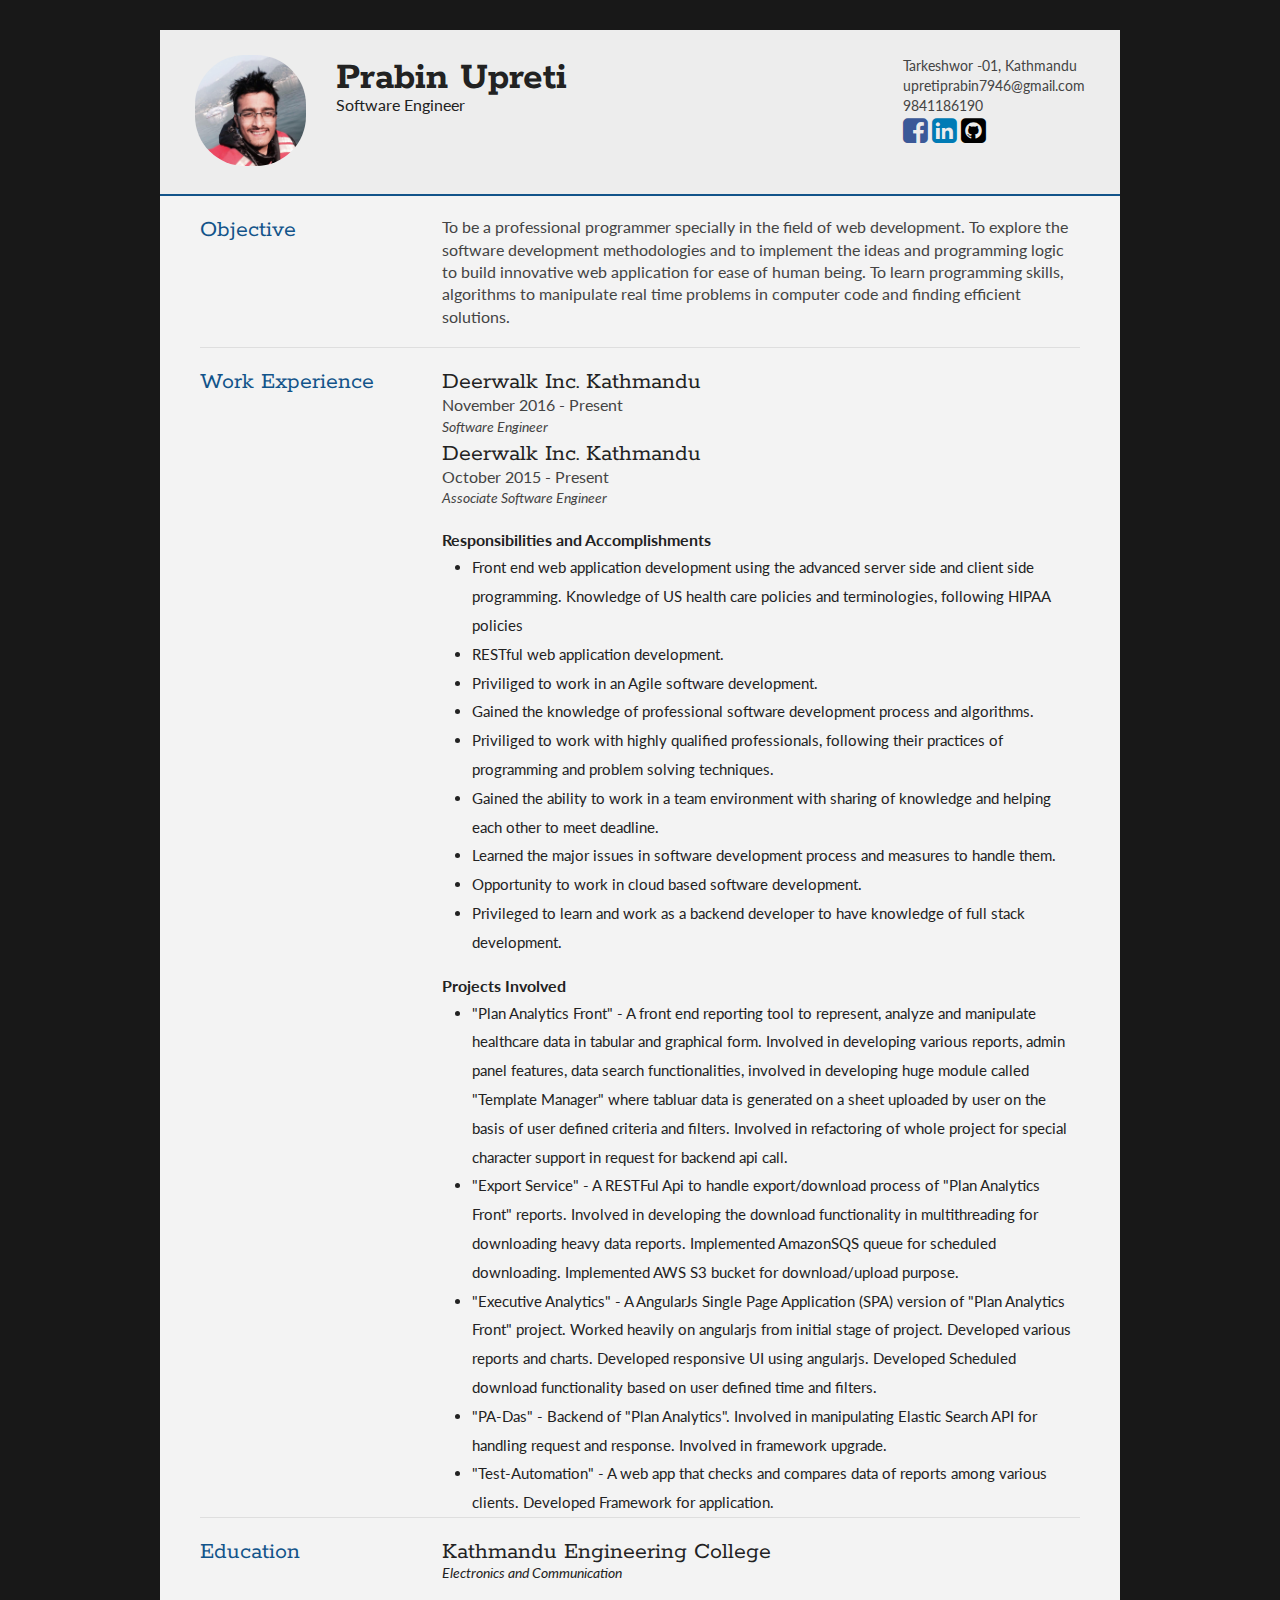
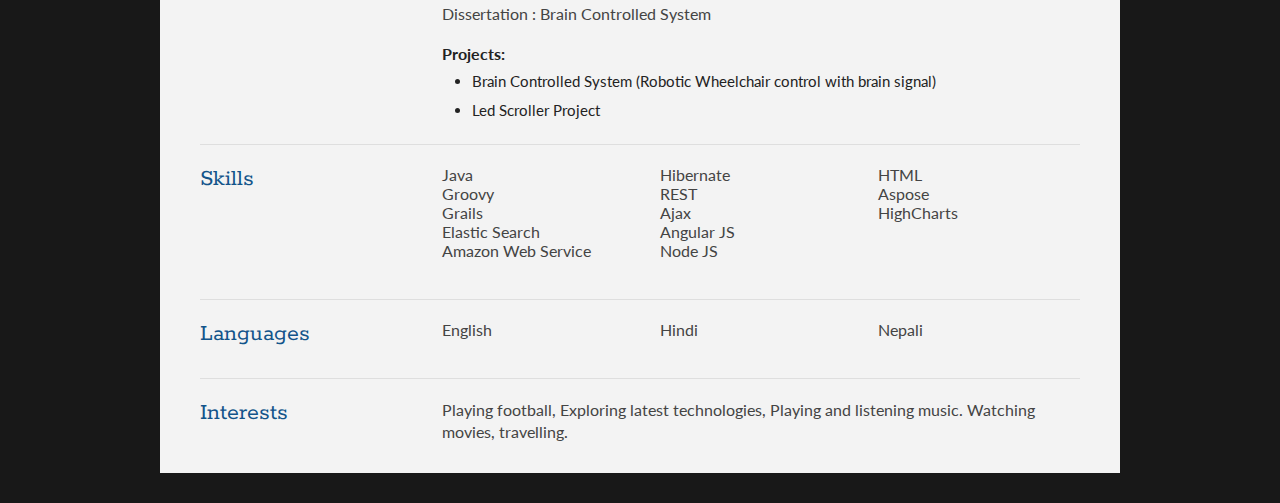
==== index.html @ 45b149aa "Update index.html" ====
<!DOCTYPE html>
<html>

<head>
	<title>Prabin Upreti</title>

	<meta name="viewport" content="width=device-width" />
	<meta name="description" content="The Curriculum Vitae of Joe Bloggs." />
	<meta charset="UTF-8">

	<link type="text/css" rel="stylesheet" href="style.css">
	<link href='http://fonts.googleapis.com/css?family=Rokkitt:400,700|Lato:400,300' rel='stylesheet' type='text/css'>
	<link href='https://maxcdn.bootstrapcdn.com/font-awesome/4.7.0/css/font-awesome.min.css' rel='stylesheet' type='text/css'>
	<link rel="icon" type="image/png" sizes="16x16" href="favicon-16x16.png">
	<!--[if lt IE 9]>
	<script src="//html5shiv.googlecode.com/svn/trunk/html5.js"></script>
	<![endif]-->
</head>

<body id="top">
	<div id="cv" class="instaFade">
		<div class="mainDetails">
			<div id="headshot" class="quickFade">
				<img src="pp.jpg" alt="Alan Smith" />
			</div>

			<div id="name">
				<h1 class="quickFade delayTwo">Prabin Upreti</h1>
				<h3 class="quickFade delayThree">Software Engineer</h3>
			</div>

			<div id="contactDetails" class="quickFade delayFour">
				<ul>
					<li>
						<!--Thanapati-08, Nuwakot , -->Tarkeshwor -01, Kathmandu</li>
					<li><a href="mailto:upretiprabin7946@gmail.com" target="_blank">upretiprabin7946@gmail.com</a></li>
					<li>9841186190</li>
					<li>
						<a href="https://www.facebook.com/prabin.upreti.73" target="_blank">
                    	<i class="fa fa-facebook-square fa-2x" aria-hidden="true" style="color: #3b5998"></i>
                		</a>
						<a href="https://www.linkedin.com/in/prabin-upreti-jvm7/" target="_blank">
                    	<i class="fa fa-linkedin-square fa-2x" aria-hidden="true" style="color: #007bb5"></i>
                		</a>
						<a href="https://github.com/upretiprabin/" target="_blank">
                    	<i class="fa fa-github-square fa-2x" aria-hidden="true" style="color: #000000"></i>
                		</a>
					</li>
				</ul>
			</div>
			<div class="clear"></div>

		</div>

		<div id="mainArea" class="quickFade delayFive">
			<section>
				<article>
					<div class="sectionTitle">
						<h1 class="blueColor">Objective</h1>
					</div>

					<div class="sectionContent">
						<p>To be a professional programmer specially in the field of web development. To explore the software development methodologies
							and to implement the ideas and programming logic to build innovative web application for ease of human being. To learn
							programming skills, algorithms to manipulate real time problems in computer code and finding efficient solutions.
						</p>
						</br>

					</div>

				</article>
				<div class="clear"></div>
			</section>


			<section>
				<div class="sectionTitle">
					<h1 class="blueColor">Work Experience</h1>
				</div>

				<div class="sectionContent">
					<article>
						<h2>Deerwalk Inc. Kathmandu</h2>
						<p>November 2016 - Present</p>
						<p class="subDetails">Software Engineer</p>
					</article>
					<article>
						<h2>Deerwalk Inc. Kathmandu</h2>
						<p>October 2015 - Present</p>
						<p class="subDetails">Associate Software Engineer</p>
					</article>
					<br>

					<article>
						<h3 style="font-weight: bold;">Responsibilities and Accomplishments</h3>
						<div class="response">
							<div class="padL30T4">
								<ul>
									<li>Front end web application development using the advanced server side and client side programming. Knowledge of US
										health care policies and terminologies, following HIPAA policies
									</li>
									<li> RESTful web application development.
									</li>
									<li>
										Priviliged to work in an Agile software development.
									</li>
									<li>
										Gained the knowledge of professional software development process and algorithms.
									</li>
									<li>
										Priviliged to work with highly qualified professionals, following their practices of programming and problem solving techniques.
									</li>
									<li>
										Gained the ability to work in a team environment with sharing of knowledge and helping each other to meet deadline.
									</li>
									<li>
										Learned the major issues in software development process and measures to handle them.
									</li>
									<li> 
										Opportunity to work in cloud based software development.	
									</li>
									<li> 
										Privileged to learn and work as a backend developer to have knowledge of full stack
										development.
									</li>
								</ul>
							</div>
						</div>
					</article>

					</br>
				<article>
						<h3 style="font-weight: bold;">Projects Involved</h3>
						<div class="response">
							<div class="padL30T4">
								<ul>
									<li>"Plan Analytics Front" - A front end reporting tool to represent, analyze and manipulate healthcare data in tabular and graphical form.
                                      Involved in developing various reports, admin panel features, data search functionalities, involved in developing huge module called "Template Manager" where tabluar data is generated on a sheet uploaded by user on the basis of user defined criteria and filters.
										Involved in refactoring of whole project for special character support in request for backend api call.
										
									</li>
                                  <li> "Export Service" - A RESTFul Api to handle export/download process of "Plan Analytics Front" reports.
                                  	Involved in developing the download functionality in multithreading for downloading heavy data reports.
					Implemented AmazonSQS queue for scheduled downloading. Implemented AWS S3 bucket for download/upload purpose.
				
									</li>
				<li>"Executive Analytics" - A AngularJs Single Page Application (SPA) version of "Plan Analytics Front" project. Worked heavily on angularjs from initial stage of project.
				Developed various reports and charts. Developed responsive UI using angularjs. Developed Scheduled download functionality based on user defined time and filters.
									</li>
									<li>"PA-Das" - Backend of "Plan Analytics". Involved in manipulating Elastic Search API for handling request and response. Involved in framework upgrade.</li>					
                              
								<li>"Test-Automation" - A web app that checks and compares data of reports among various clients. Developed Framework for application.</li>
									
								</ul>
                          </div>
  </div>
</article>



				</div>
				<div class="clear"></div>
			</section>




			<section>
				<div class="sectionTitle">
					<h1 class="blueColor">Education</h1>
				</div>

				<div class="sectionContent">
					<article>
						<h2>Kathmandu Engineering College</h2>
						<h4 class="subDetails"><em>Electronics and Communication</em></h4>
						<br>
						<p>
							Dissertation : Brain Controlled System
						</p>
						<br>
						<h3 style="font-weight: bold;"> Projects: </h3>
						<div class="response">
							<div class="padL30T4">
								<ul>
									<li>
										Brain Controlled System (Robotic Wheelchair control with brain signal)
									</li>
									<li>
										Led Scroller Project
									</li>

								</ul>
							</div>
						</div>
					</article>

				</div>
				<div class="clear"></div>
				<br>
			</section>

			<section>
				<div class="sectionTitle">
					<h1 class="blueColor"> Skills</h1>
				</div>

				<div class="sectionContent">
					<ul class="keySkills">
						<li>Java</li>
						<li>Groovy</li>
						<li>Grails</li>
						<li>Elastic Search</li>
						<li>Amazon Web Service</li>
						<li>Hibernate</li>
						<li>REST</li>
						<li>Ajax</li>
						<li>Angular JS</li>
						<li>Node JS</li>
						<li>HTML</li>
						<li>Aspose</li>
						<li>HighCharts</li>
					</ul>
				</div>
				<div class="clear"></div>
				<br>
			</section>

			<section>
				<div class="sectionTitle">
					<h1 class="blueColor"> Languages</h1>
				</div>

				<div class="sectionContent">
					<ul class="keySkills">
						<li>English</li>
						<li>Hindi</li>
						<li>Nepali</li>
					</ul>
				</div>
				<div class="clear"></div>
				<br>
			</section>

			<section>
				<div class="sectionTitle">
					<h1 class="blueColor">Interests</h1>
				</div>

				<div class="sectionContent">

					<p>Playing football, Exploring latest technologies, Playing and listening music. Watching movies, travelling. </p>
				</div>
				<div class="clear"></div>
				<br>
			</section>


		</div>
	</div>
	<script type="text/javascript">
		var gaJsHost = (("https:" == document.location.protocol) ? "https://ssl." : "http://www.");
		document.write(unescape("%3Cscript src='" + gaJsHost + "google-analytics.com/ga.js' type='text/javascript'%3E%3C/script%3E"));
	</script>
	<script type="text/javascript">
		var pageTracker = _gat._getTracker("UA-3753241-1");
		pageTracker._initData();
		pageTracker._trackPageview();
	</script>
</body>

</html>
---- style.css ----
html,body,div,span,object,iframe,h1,h2,h3,h4,h5,h6,p,blockquote,pre,abbr,address,cite,code,del,dfn,em,img,ins,kbd,q,samp,small,strong,sub,sup,var,b,i,dl,dt,dd,ol,ul,li,fieldset,form,label,legend,table,caption,tbody,tfoot,thead,tr,th,td,article,aside,canvas,details,figcaption,figure,footer,header,hgroup,menu,nav,section,summary,time,mark,audio,video {
border:0;
font:inherit;
font-size:100%;
margin:0;
padding:0;
vertical-align:baseline;
}

article,aside,details,figcaption,figure,footer,header,hgroup,menu,nav,section {
display:block;
}

html, body {background: #181818; font-family: 'Lato', helvetica, arial, sans-serif; font-size: 16px; color: #222;}

.clear {clear: both;}

p {
	font-size: 1em;
	line-height: 1.4em;
	color: #444;
}

a a:hover {
	cursor: pointer;
}

#cv {
	width: 90%;
	max-width: 75%;
	background: #f3f3f3;
	margin: 30px auto;
}

.mainDetails {
	padding: 25px 35px;
	border-bottom: 2px solid #12548a;
	background: #ededed;
}

#name h1 {
	font-size: 2.5em;
	font-weight: 700;
	font-family: 'Rokkitt', Helvetica, Arial, sans-serif;
	margin-bottom: -6px;
}

#name h2 {
	font-size: 2em;
	margin-left: 2px;
	font-family: 'Rokkitt', Helvetica, Arial, sans-serif;
}

#mainArea {
	padding: 0 40px;
}

#headshot {
	width: 12.5%;
	float: left;
	margin-right: 30px;
}

#headshot img {
	width: 100%;
	height: auto;
	-webkit-border-radius: 50px;
	border-radius: 50px;
}

#name {
	float: left;
}

#contactDetails {
	float: right;
}

#contactDetails ul {
	list-style-type: none;
	font-size: 0.9em;
	margin-top: 2px;
}

#contactDetails ul li {
	margin-bottom: 3px;
	color: #444;
}

#contactDetails ul li a, a[href^=tel] {
	color: #444; 
	text-decoration: none;
	-webkit-transition: all .3s ease-in;
	-moz-transition: all .3s ease-in;
	-o-transition: all .3s ease-in;
	-ms-transition: all .3s ease-in;
	transition: all .3s ease-in;
}

#contactDetails ul li a:hover { 
	color: #cf8a05;
}


section {
	border-top: 1px solid #dedede;
	padding: 20px 0 0;
}

section:first-child {
	border-top: 0;
}

section:last-child {
	padding: 20px 0 10px;
}

.sectionTitle {
	float: left;
	width: 25%;
}

.sectionContent {
	float: right;
	width: 72.5%;
}

.sectionTitle h1 {
	font-family: 'Rokkitt', Helvetica, Arial, sans-serif;
	font-size: 1.5em;
	color: #cf8a05;
}

.sectionContent h2 {
	font-family: 'Rokkitt', Helvetica, Arial, sans-serif;
	font-size: 1.5em;
	margin-bottom: -2px;
}

.subDetails {
	font-size: 0.9em;
	font-style: italic;
	margin-bottom: 3px;
}

.keySkills {
	list-style-type: none;
	-moz-column-count:3;
	-webkit-column-count:3;
	column-count:3;
	margin-bottom: 20px;
	font-size: 1em;
	color: #444;
}

.keySkills ul li {
	margin-bottom: 3px;
}

@media all and (min-width: 602px) and (max-width: 800px) {
	#headshot {
		display: none;
	}
	
	.keySkills {
	-moz-column-count:2;
	-webkit-column-count:2;
	column-count:2;
	}
}

@media all and (max-width: 601px) {
	#cv {
		width: 95%;
		margin: 10px auto;
		min-width: 280px;
	}
	
	#headshot {
		display: none;
	}
	
	#name, #contactDetails {
		float: none;
		width: 100%;
		text-align: center;
	}
	
	.sectionTitle, .sectionContent {
		float: none;
		width: 100%;
	}
	
	.sectionTitle {
		margin-left: -2px;
		font-size: 1.25em;
	}
	
	.keySkills {
		-moz-column-count:2;
		-webkit-column-count:2;
		column-count:2;
	}
}

@media all and (max-width: 480px) {
	.mainDetails {
		padding: 15px 15px;
	}
	
	section {
		padding: 15px 0 0;
	}
	
	#mainArea {
		padding: 0 25px;
	}

	
	.keySkills {
	-moz-column-count:1;
	-webkit-column-count:1;
	column-count:1;
	}
	
	#name h1 {
		line-height: .8em;
		margin-bottom: 4px;
	}
}

/*@media print {
    #cv {
        width: 100%;
    }
}

@-webkit-keyframes reset {
	0% {
		opacity: 0;
	}
	100% {
		opacity: 0;
	}
}

@-webkit-keyframes fade-in {
	0% {
		opacity: 0;
	}
	40% {
		opacity: 0;
	}
	100% {
		opacity: 1;
	}
}

@-moz-keyframes reset {
	0% {
		opacity: 0;
	}
	100% {
		opacity: 0;
	}
}

@-moz-keyframes fade-in {
	0% {
		opacity: 0;
	}
	40% {
		opacity: 0;
	}
	100% {
		opacity: 1;
	}
}

@keyframes reset {
	0% {
		opacity: 0;
	}
	100% {
		opacity: 0;
	}
}

@keyframes fade-in {
	0% {
		opacity: 0;
	}
	40% {
		opacity: 0;
	}
	100% {
		opacity: 1;
	}
}

.instaFade {
    -webkit-animation-name: reset, fade-in;
    -webkit-animation-duration: 1.5s;
    -webkit-animation-timing-function: ease-in;
	
	-moz-animation-name: reset, fade-in;
    -moz-animation-duration: 1.5s;
    -moz-animation-timing-function: ease-in;
	
	animation-name: reset, fade-in;
    animation-duration: 1.5s;
    animation-timing-function: ease-in;
}

.quickFade {
    -webkit-animation-name: reset, fade-in;
    -webkit-animation-duration: 2.5s;
    -webkit-animation-timing-function: ease-in;
	
	-moz-animation-name: reset, fade-in;
    -moz-animation-duration: 2.5s;
    -moz-animation-timing-function: ease-in;
	
	animation-name: reset, fade-in;
    animation-duration: 2.5s;
    animation-timing-function: ease-in;
}
 
.delayOne {
	-webkit-animation-delay: 0, .5s;
	-moz-animation-delay: 0, .5s;
	animation-delay: 0, .5s;
}

.delayTwo {
	-webkit-animation-delay: 0, 1s;
	-moz-animation-delay: 0, 1s;
	animation-delay: 0, 1s;
}

.delayThree {
	-webkit-animation-delay: 0, 1.5s;
	-moz-animation-delay: 0, 1.5s;
	animation-delay: 0, 1.5s;
}

.delayFour {
	-webkit-animation-delay: 0, 2s;
	-moz-animation-delay: 0, 2s;
	animation-delay: 0, 2s;
}

.delayFive {
	-webkit-animation-delay: 0, 2.5s;
	-moz-animation-delay: 0, 2.5s;
	animation-delay: 0, 2.5s;
}*/
.blueColor{
	color:#12548a !important;
}
.padL30T4{
	padding-left: 30px;
	padding-top:4px;
	font-size:15px;
}
.response{
	line-height: 1.8em;
}
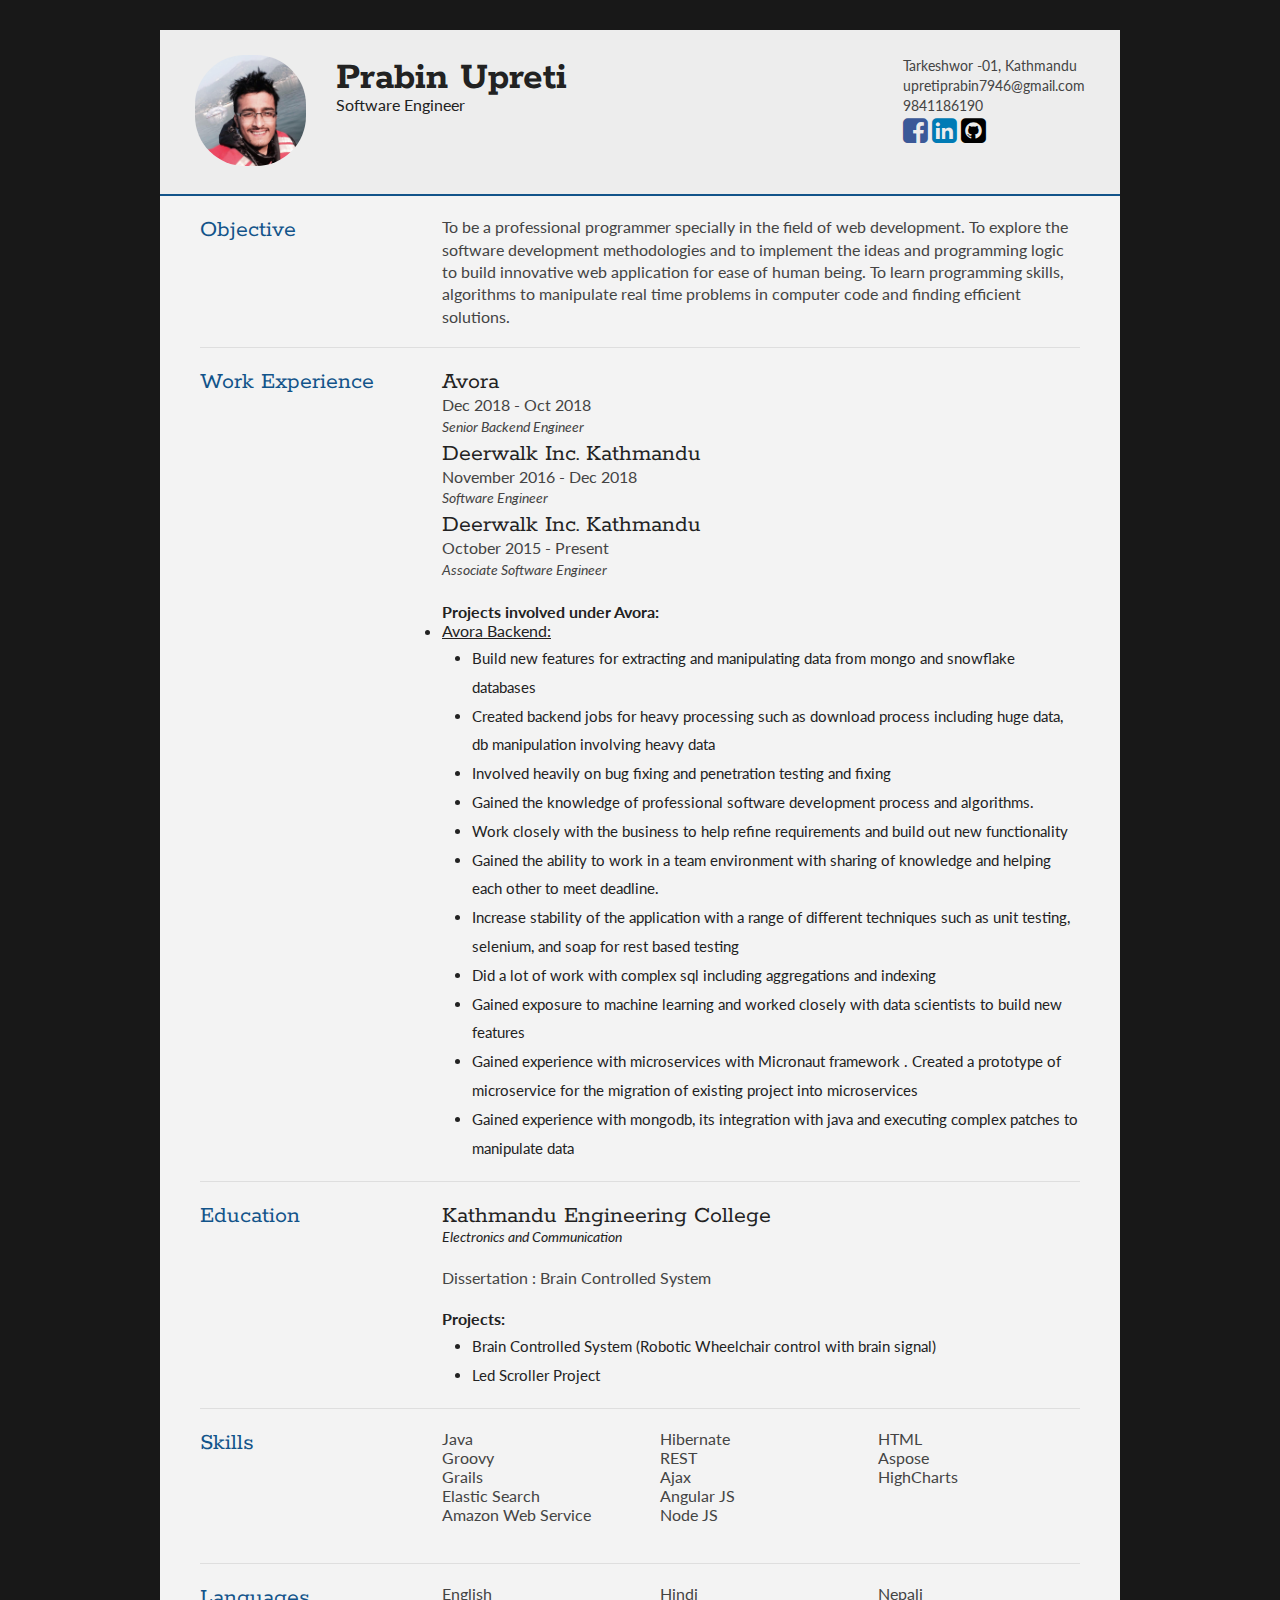
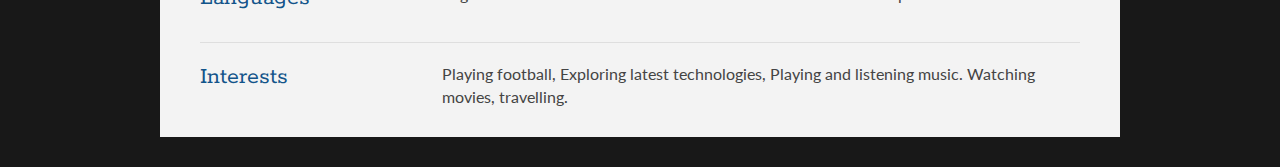
==== commit 0cf99e0f: "update resume" ====
--- a/index.html
+++ b/index.html
@@ -80,8 +80,13 @@
 
 				<div class="sectionContent">
 					<article>
+						<h2>Avora</h2>
+						<p>Dec 2018 - Oct 2018</p>
+						<p class="subDetails">Senior Backend Engineer</p>
+					</article>
+					<article>
 						<h2>Deerwalk Inc. Kathmandu</h2>
-						<p>November 2016 - Present</p>
+						<p>November 2016 - Dec 2018</p>
 						<p class="subDetails">Software Engineer</p>
 					</article>
 					<article>
@@ -92,36 +97,42 @@
 					<br>
 
 					<article>
-						<h3 style="font-weight: bold;">Responsibilities and Accomplishments</h3>
+						<h3 style="font-weight: bold;">Projects involved under Avora:</h3>
+						<ul><li> <u><h4>Avora Backend:</h4></u></li></ul>
 						<div class="response">
 							<div class="padL30T4">
 								<ul>
-									<li>Front end web application development using the advanced server side and client side programming. Knowledge of US
-										health care policies and terminologies, following HIPAA policies
-									</li>
-									<li> RESTful web application development.
-									</li>
-									<li>
-										Priviliged to work in an Agile software development.
+									<li>Build new features for extracting and manipulating data from mongo and snowflake
+									databases
+									</li>
+									<li> Created backend jobs for heavy processing such as download process including huge data, db manipulation involving heavy data
+									</li>
+									<li>
+										Involved heavily on bug fixing and penetration testing and fixing
 									</li>
 									<li>
 										Gained the knowledge of professional software development process and algorithms.
 									</li>
 									<li>
-										Priviliged to work with highly qualified professionals, following their practices of programming and problem solving techniques.
+										Work closely with the business to help refine requirements and build out new functionality
 									</li>
 									<li>
 										Gained the ability to work in a team environment with sharing of knowledge and helping each other to meet deadline.
 									</li>
 									<li>
-										Learned the major issues in software development process and measures to handle them.
-									</li>
-									<li> 
-										Opportunity to work in cloud based software development.	
-									</li>
-									<li> 
-										Privileged to learn and work as a backend developer to have knowledge of full stack
-										development.
+										Increase stability of the application with a range of different techniques such as unit testing, selenium, and soap for rest based testing
+									</li>
+									<li> 
+										Did a lot of work with complex sql including aggregations and indexing
+									</li>
+									<li> 
+										Gained exposure to machine learning and worked closely with data scientists to build new features
+									</li>
+									<li> 
+										Gained experience with microservices with Micronaut framework . Created a prototype of microservice for the migration of existing project into microservices
+									</li>
+									<li> 
+										Gained experience with mongodb, its integration with java and executing complex patches to manipulate data
 									</li>
 								</ul>
 							</div>
@@ -129,35 +140,6 @@
 					</article>
 
 					</br>
-				<article>
-						<h3 style="font-weight: bold;">Projects Involved</h3>
-						<div class="response">
-							<div class="padL30T4">
-								<ul>
-									<li>"Plan Analytics Front" - A front end reporting tool to represent, analyze and manipulate healthcare data in tabular and graphical form.
-                                      Involved in developing various reports, admin panel features, data search functionalities, involved in developing huge module called "Template Manager" where tabluar data is generated on a sheet uploaded by user on the basis of user defined criteria and filters.
-										Involved in refactoring of whole project for special character support in request for backend api call.
-										
-									</li>
-                                  <li> "Export Service" - A RESTFul Api to handle export/download process of "Plan Analytics Front" reports.
-                                  	Involved in developing the download functionality in multithreading for downloading heavy data reports.
-					Implemented AmazonSQS queue for scheduled downloading. Implemented AWS S3 bucket for download/upload purpose.
-				
-									</li>
-				<li>"Executive Analytics" - A AngularJs Single Page Application (SPA) version of "Plan Analytics Front" project. Worked heavily on angularjs from initial stage of project.
-				Developed various reports and charts. Developed responsive UI using angularjs. Developed Scheduled download functionality based on user defined time and filters.
-									</li>
-									<li>"PA-Das" - Backend of "Plan Analytics". Involved in manipulating Elastic Search API for handling request and response. Involved in framework upgrade.</li>					
-                              
-								<li>"Test-Automation" - A web app that checks and compares data of reports among various clients. Developed Framework for application.</li>
-									
-								</ul>
-                          </div>
-  </div>
-</article>
-
-
-
 				</div>
 				<div class="clear"></div>
 			</section>
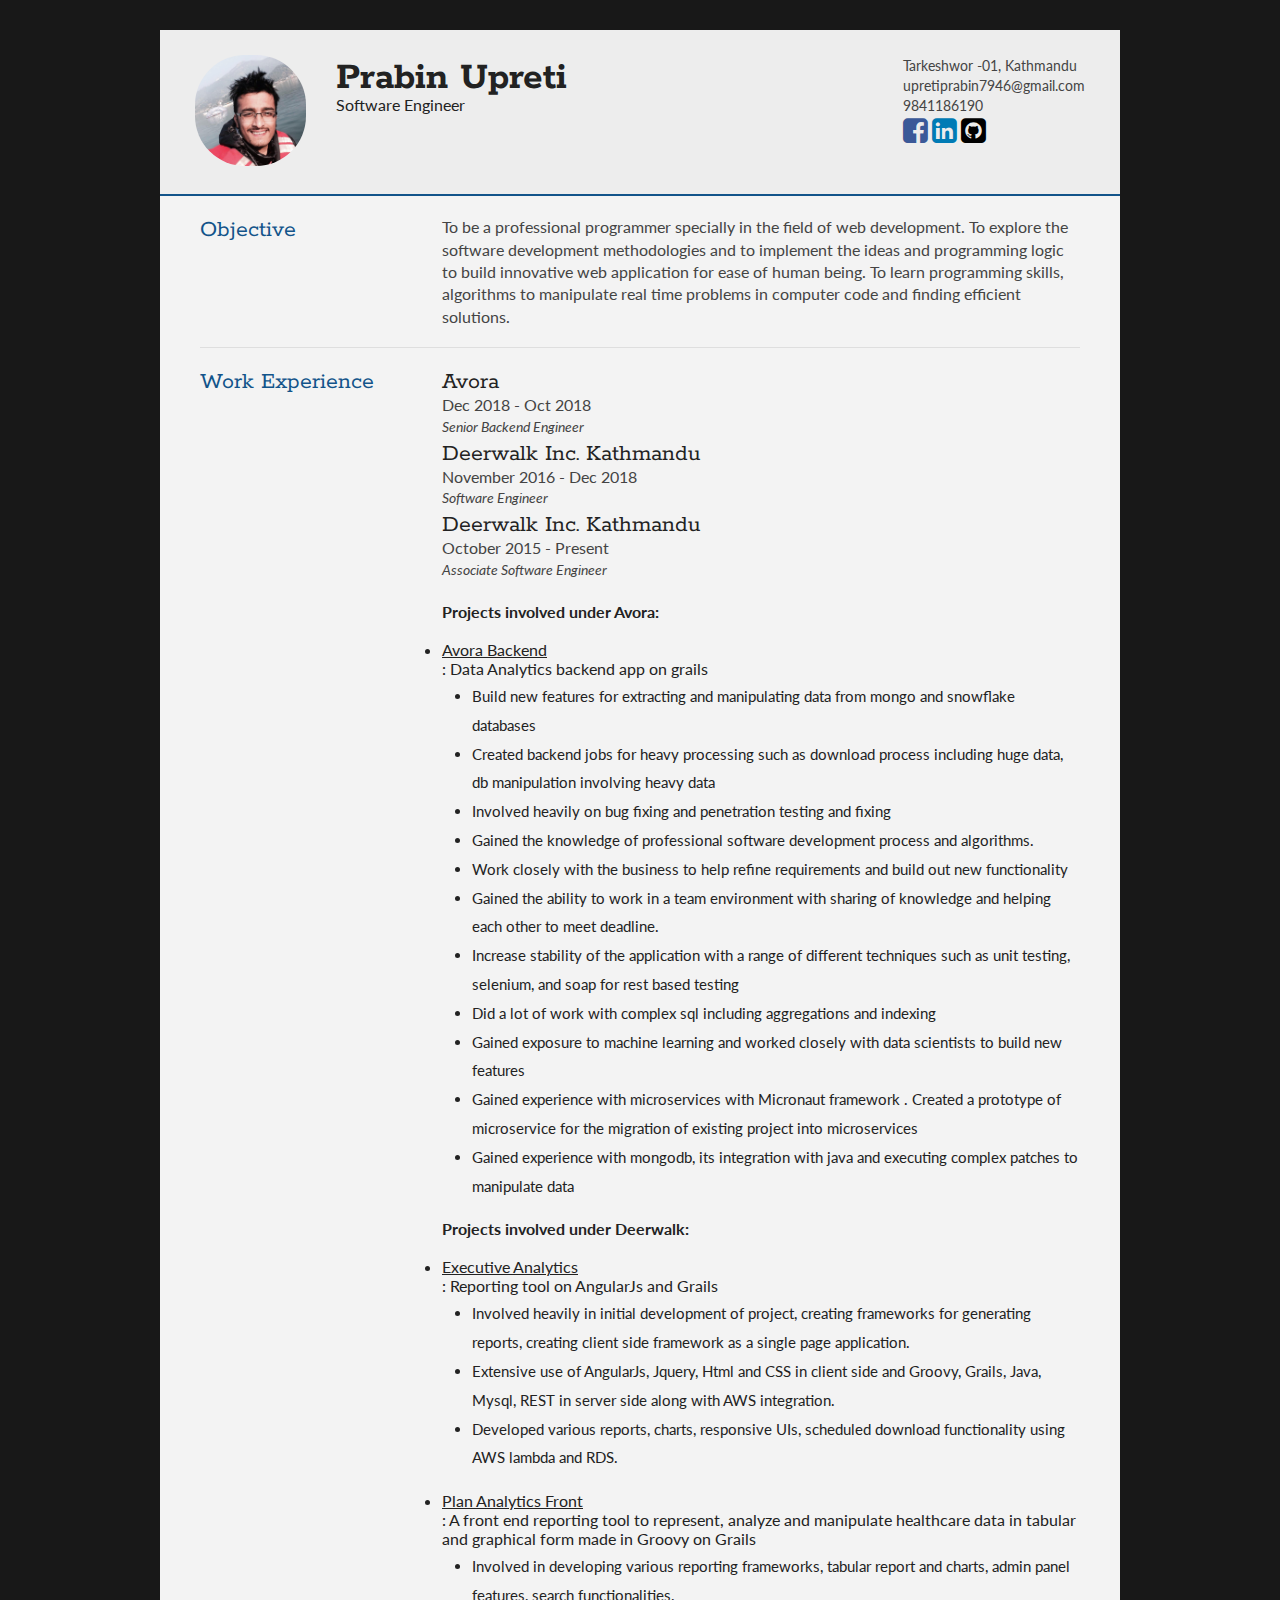
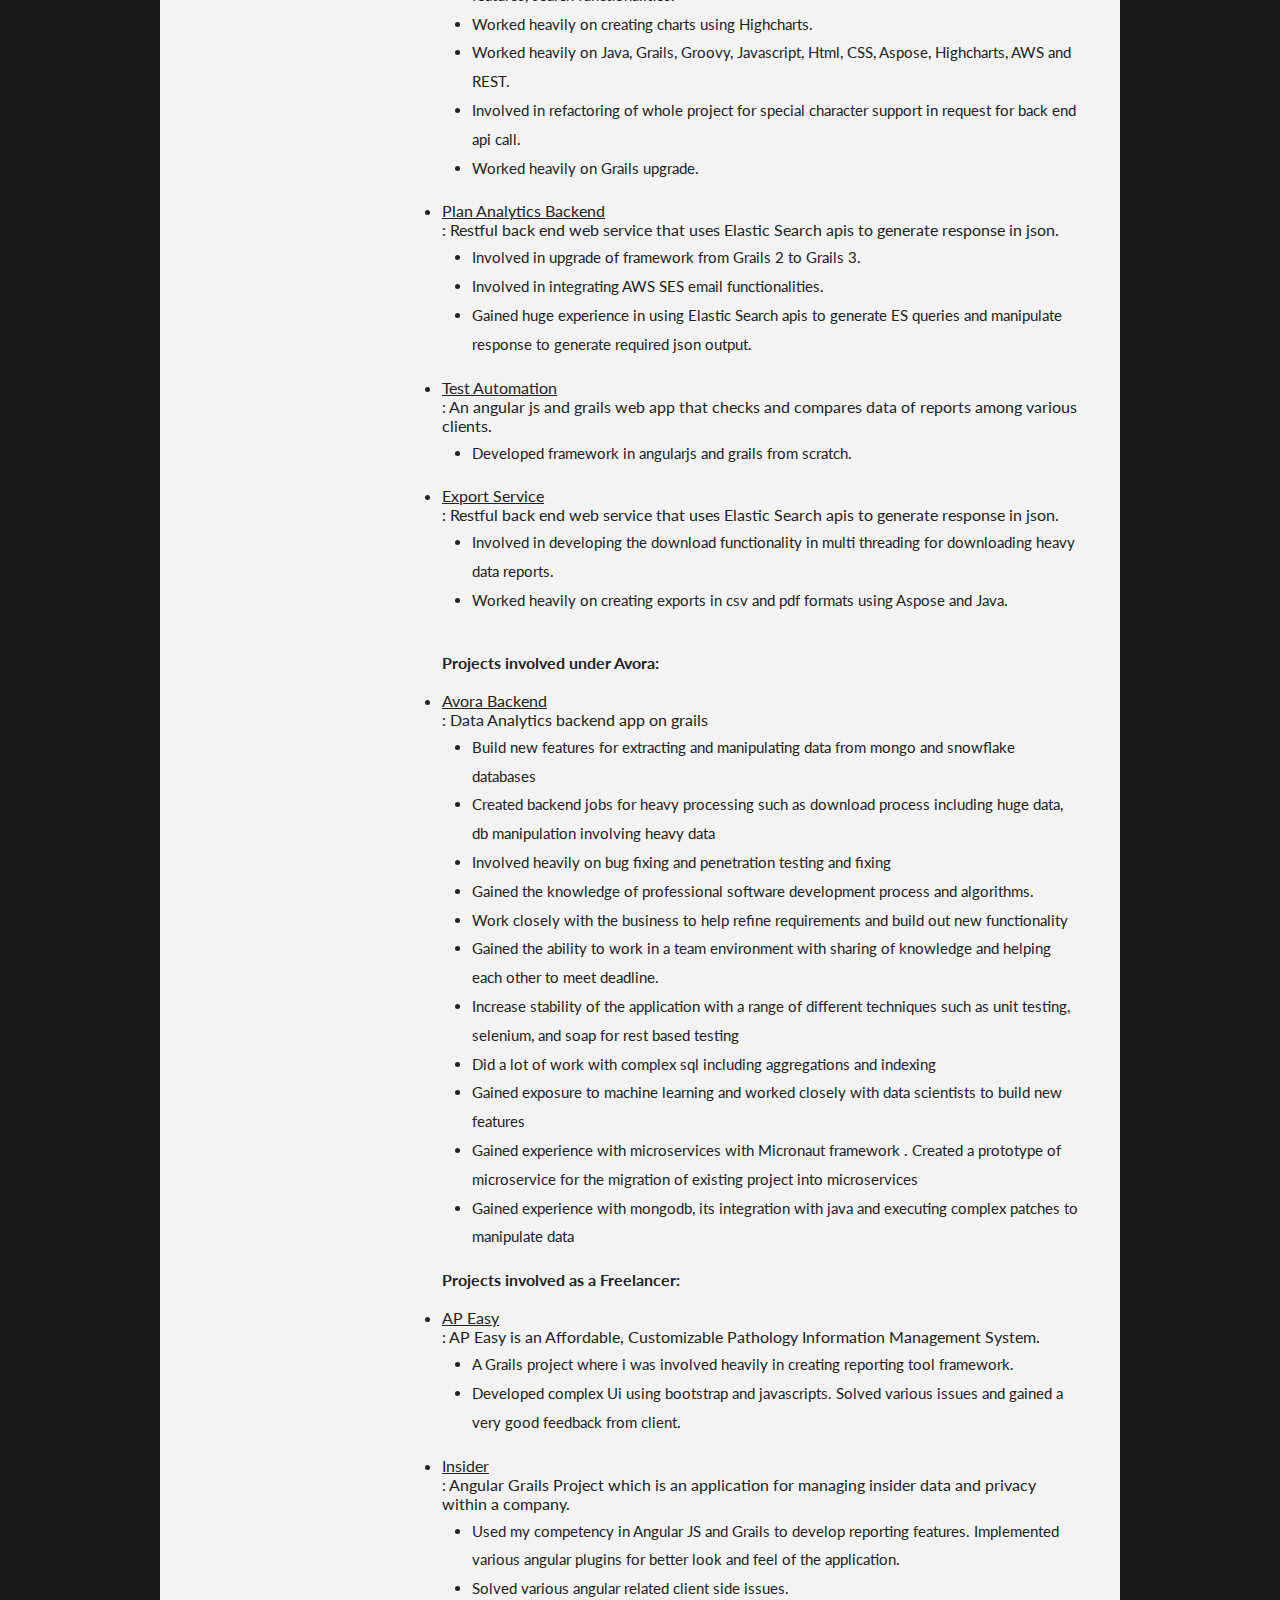
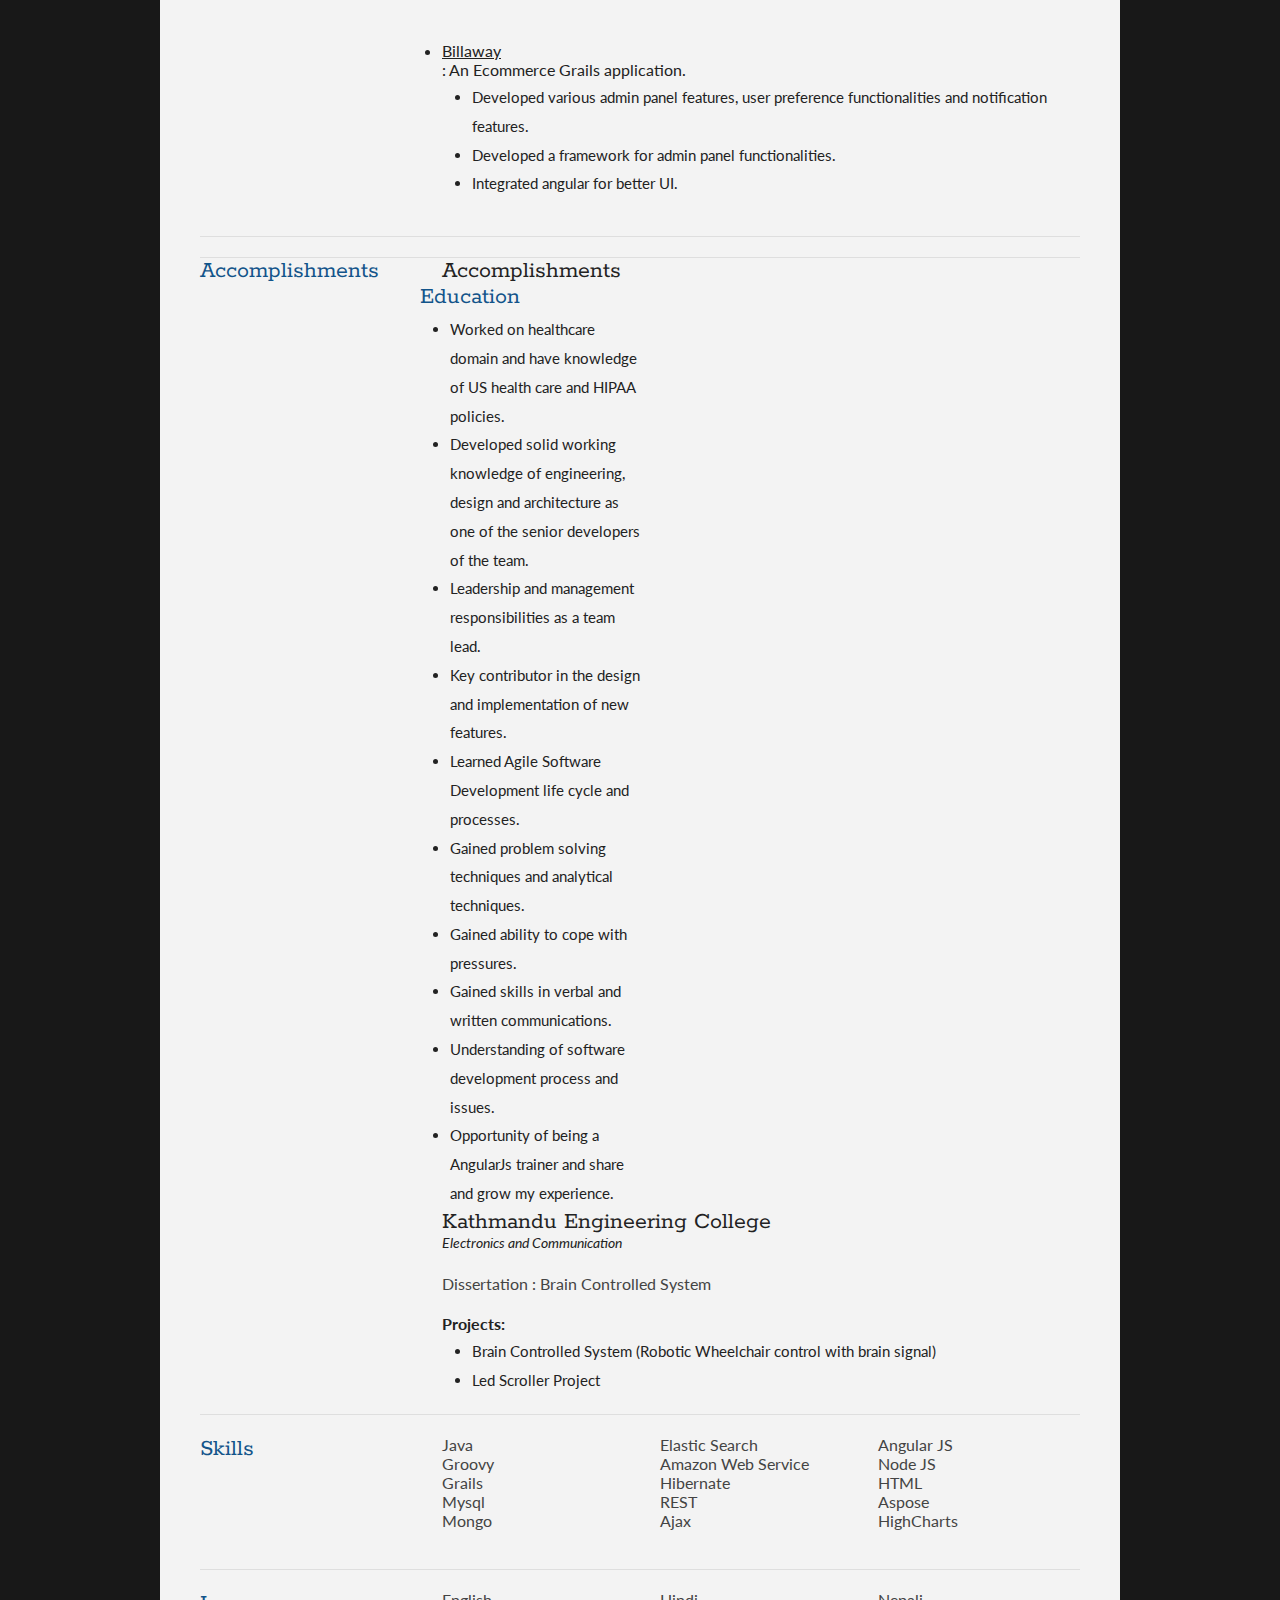
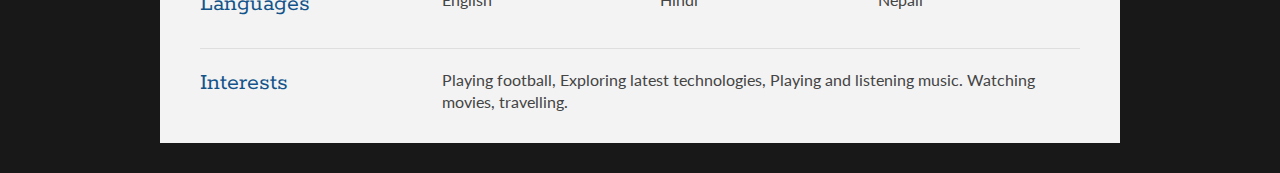
==== commit 57979054: "update resume" ====
--- a/index.html
+++ b/index.html
@@ -98,7 +98,8 @@
 
 					<article>
 						<h3 style="font-weight: bold;">Projects involved under Avora:</h3>
-						<ul><li> <u><h4>Avora Backend:</h4></u></li></ul>
+						<br/>
+						<ul><li> <u><h4>Avora Backend</h4></u>: Data Analytics backend app on grails</li></ul>
 						<div class="response">
 							<div class="padL30T4">
 								<ul>
@@ -140,16 +141,246 @@
 					</article>
 
 					</br>
-				</div>
-				<div class="clear"></div>
-			</section>
-
+				
+				<article>
+						<h3 style="font-weight: bold;">Projects involved under Deerwalk:</h3>
+						<br/>
+						<ul><li> <u><h4>Executive Analytics</h4></u>: Reporting tool on AngularJs and Grails</li></ul>
+						<div class="response">
+							<div class="padL30T4">
+								<ul>
+									<li>Involved heavily in initial development of project, creating frameworks for generating reports, creating client side framework as a single page application.
+									</li>
+									<li> Extensive use of AngularJs, Jquery, Html and CSS in client side and Groovy, Grails, Java, Mysql, REST in server side along with AWS integration.
+									</li>
+									<li>
+										Developed various reports, charts, responsive UIs, scheduled download functionality using AWS lambda and RDS.
+									</li>
+									
+								</ul>
+							</div>
+						</div>
+						<br/>
+					<ul><li> <u><h4>Plan Analytics Front</h4></u>: A front end reporting tool to represent, analyze and manipulate healthcare data in tabular and graphical form made in Groovy on Grails</li></ul>
+						<div class="response">
+							<div class="padL30T4">
+								<ul>
+									<li>Involved in developing various reporting frameworks, tabular report and charts, admin panel features, search functionalities.
+									</li>
+									<li>Worked heavily on creating charts using Highcharts.
+									</li>
+									<li>Worked heavily on Java, Grails, Groovy, Javascript, Html, CSS, Aspose, Highcharts, AWS and REST.
+									</li>
+									<li>Involved in refactoring of whole project for special character support in request for back end api call.
+									</li>
+									<li>Worked heavily on Grails upgrade.
+									</li>
+									
+								</ul>
+							</div>
+						</div>
+						<br/>
+					<ul><li> <u><h4>Plan Analytics Backend</h4></u>: Restful back end web service that uses Elastic Search apis to generate response in json.</li></ul>
+						<div class="response">
+							<div class="padL30T4">
+								<ul>
+									<li>Involved in upgrade of framework from Grails 2 to Grails 3.
+									</li>
+									<li>Involved in integrating AWS SES email functionalities.
+									</li>
+									<li>Gained huge experience in using Elastic Search apis to generate ES queries and manipulate response to generate required json output.
+									</li>
+									
+									
+								</ul>
+							</div>
+						</div>
+						<br/>
+					
+					<ul><li> <u><h4>Test Automation</h4></u> : An angular js and grails web app that checks and compares data of reports among various clients.</li></ul>
+						<div class="response">
+							<div class="padL30T4">
+								<ul>
+									<li>Developed framework in angularjs and grails from scratch.
+									</li>
+										
+									
+								</ul>
+							</div>
+						</div>
+						<br/>
+					<ul><li> <u><h4>Export Service </h4></u>: Restful back end web service that uses Elastic Search apis to generate response in json.</li></ul>
+						<div class="response">
+							<div class="padL30T4">
+								<ul>
+									<li>Involved in developing the download functionality in multi threading for downloading heavy data reports.
+									</li>
+									<li>Worked heavily on creating exports in csv and pdf formats using Aspose and Java.
+									</li>
+																
+									
+								</ul>
+							</div>
+						</div>
+						<br/>
+					</article>
+
+					</br>
+		<article>
+						<h3 style="font-weight: bold;">Projects involved under Avora:</h3>
+						<br/>
+						<ul><li> <u><h4>Avora Backend</h4></u>: Data Analytics backend app on grails</li></ul>
+						<div class="response">
+							<div class="padL30T4">
+								<ul>
+									<li>Build new features for extracting and manipulating data from mongo and snowflake
+									databases
+									</li>
+									<li> Created backend jobs for heavy processing such as download process including huge data, db manipulation involving heavy data
+									</li>
+									<li>
+										Involved heavily on bug fixing and penetration testing and fixing
+									</li>
+									<li>
+										Gained the knowledge of professional software development process and algorithms.
+									</li>
+									<li>
+										Work closely with the business to help refine requirements and build out new functionality
+									</li>
+									<li>
+										Gained the ability to work in a team environment with sharing of knowledge and helping each other to meet deadline.
+									</li>
+									<li>
+										Increase stability of the application with a range of different techniques such as unit testing, selenium, and soap for rest based testing
+									</li>
+									<li> 
+										Did a lot of work with complex sql including aggregations and indexing
+									</li>
+									<li> 
+										Gained exposure to machine learning and worked closely with data scientists to build new features
+									</li>
+									<li> 
+										Gained experience with microservices with Micronaut framework . Created a prototype of microservice for the migration of existing project into microservices
+									</li>
+									<li> 
+										Gained experience with mongodb, its integration with java and executing complex patches to manipulate data
+									</li>
+								</ul>
+							</div>
+						</div>
+					</article>
+
+					</br>
+				
+				<article>
+						<h3 style="font-weight: bold;">Projects involved as a Freelancer:</h3>
+						<br/>
+						
+					<ul><li> <u><h4>AP Easy </h4></u>: AP Easy is an Affordable, Customizable Pathology Information Management System.</li></ul>
+						<div class="response">
+							<div class="padL30T4">
+								<ul>
+									<li>A Grails project where i was involved heavily in creating reporting tool framework.
+									</li>
+									<li>Developed complex Ui using bootstrap and javascripts. Solved various issues and gained a very good feedback from client.
+									</li>
+																
+									
+								</ul>
+							</div>
+						</div>
+						<br/>
+					<ul><li> <u><h4>Insider </h4></u>: Angular Grails Project which is an application for managing insider data and privacy within a company.</li></ul>
+						<div class="response">
+							<div class="padL30T4">
+								<ul>
+									<li>Used my competency in Angular JS and Grails to develop reporting features. Implemented various angular plugins for better look and feel of the application.
+									</li>
+									<li>Solved various angular related client side issues.
+									</li>
+																
+									
+								</ul>
+							</div>
+						</div>
+						<br/>
+					</article>
+					<br/>
+	
+			<ul><li> <u><h4>Billaway </h4></u>: An Ecommerce Grails application.</li></ul>
+						<div class="response">
+							<div class="padL30T4">
+								<ul>
+									<li>Developed various admin panel features, user preference functionalities and notification features.
+									</li>
+									<li>Developed a framework for admin panel functionalities.
+									</li>
+									<li>Integrated angular for better UI.
+									</li>
+																
+									
+								</ul>
+							</div>
+						</div>
+						<br/>
+					</article>
+					<br/>
+				</div>
+				<div class="clear"></div>
+			</section>
+
+			<section>
+				<div class="sectionTitle">
+					<h1 class="blueColor">Accomplishments</h1>
+				</div>
+				<div class="sectionContent">
+					<article>
+						<h2>Accomplishments</h2>
+					</article>
+				</div>
+			</section>
 
 
 
 			<section>
 				<div class="sectionTitle">
 					<h1 class="blueColor">Education</h1>
+					<div class="response">
+							<div class="padL30T4">
+								<ul>
+									<li>
+										Worked on healthcare domain and have knowledge of US health care and HIPAA policies.
+									</li>
+									<li>
+										Developed solid working knowledge of engineering, design and architecture as one of the senior developers of the team.
+									</li>
+									<li>
+										Leadership and management responsibilities as a team lead.
+									</li>
+									<li>
+										Key contributor in the design and implementation of new features.
+									</li>
+									<li>
+										Learned Agile Software Development life cycle and processes.
+									</li>
+									<li>
+										Gained problem solving techniques and analytical techniques.
+									</li>
+									<li>
+										Gained ability to cope with pressures.
+									</li>
+									<li>
+										Gained skills in verbal and written communications.
+									</li>
+									<li>
+										Understanding of software development process and issues.
+									</li>
+									<li>
+										Opportunity of being a AngularJs trainer and share and grow my experience.
+									</li>
+								</ul>
+							</div>
+						</div>
 				</div>
 
 				<div class="sectionContent">
@@ -192,6 +423,8 @@
 						<li>Java</li>
 						<li>Groovy</li>
 						<li>Grails</li>
+						<li>Mysql</li>
+						<li>Mongo</li>
 						<li>Elastic Search</li>
 						<li>Amazon Web Service</li>
 						<li>Hibernate</li>
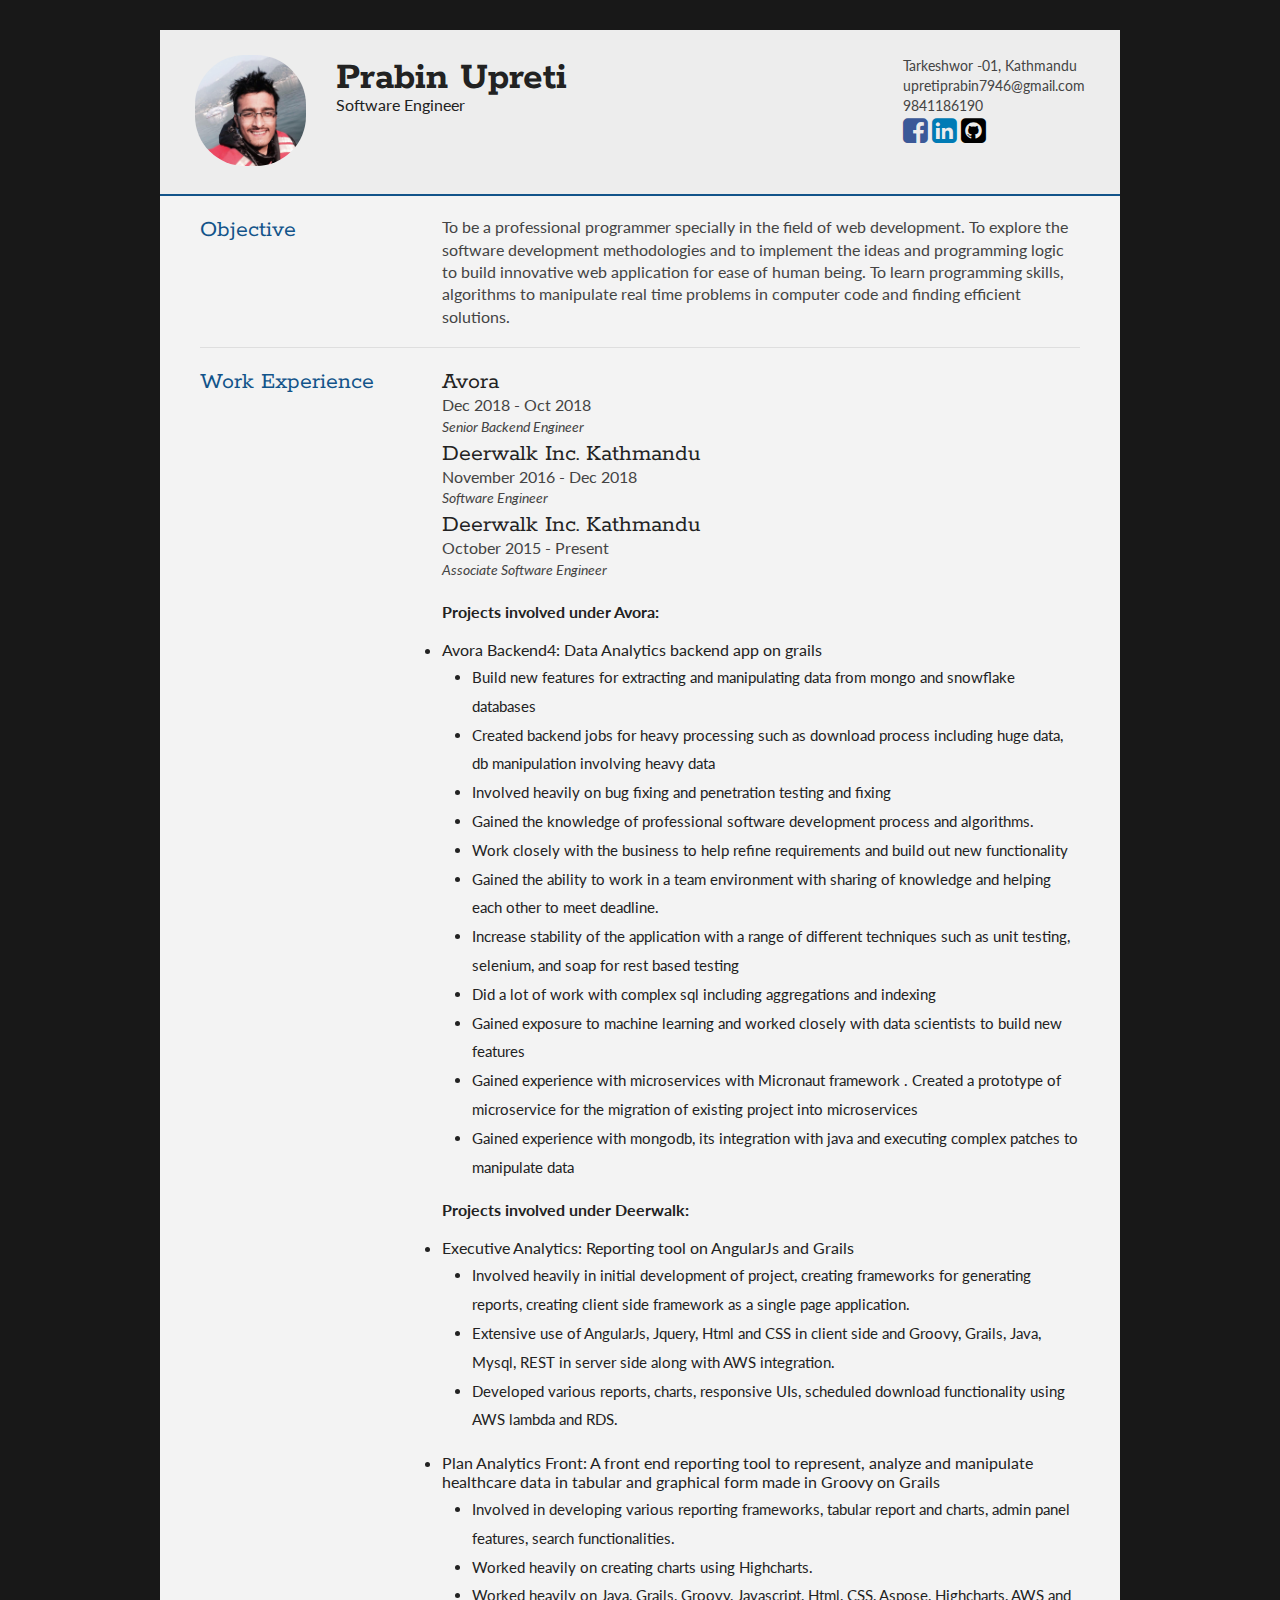
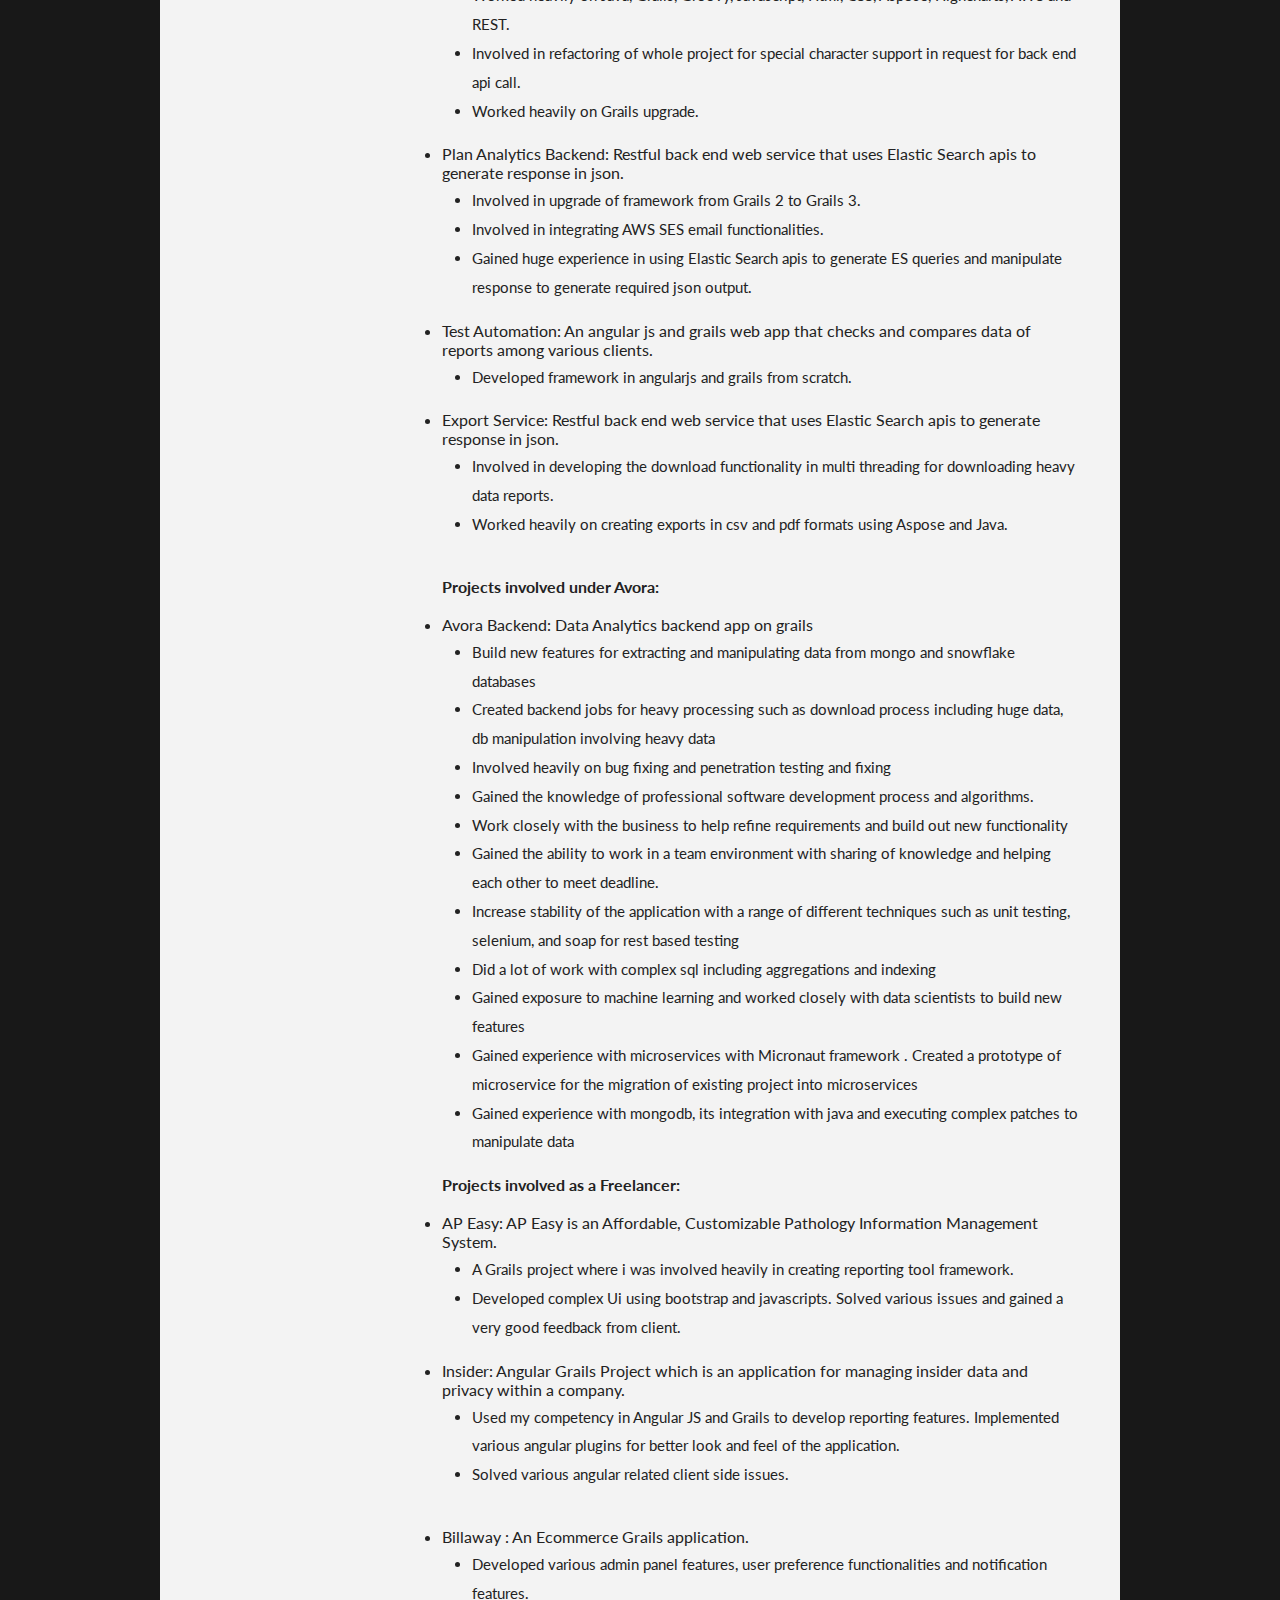
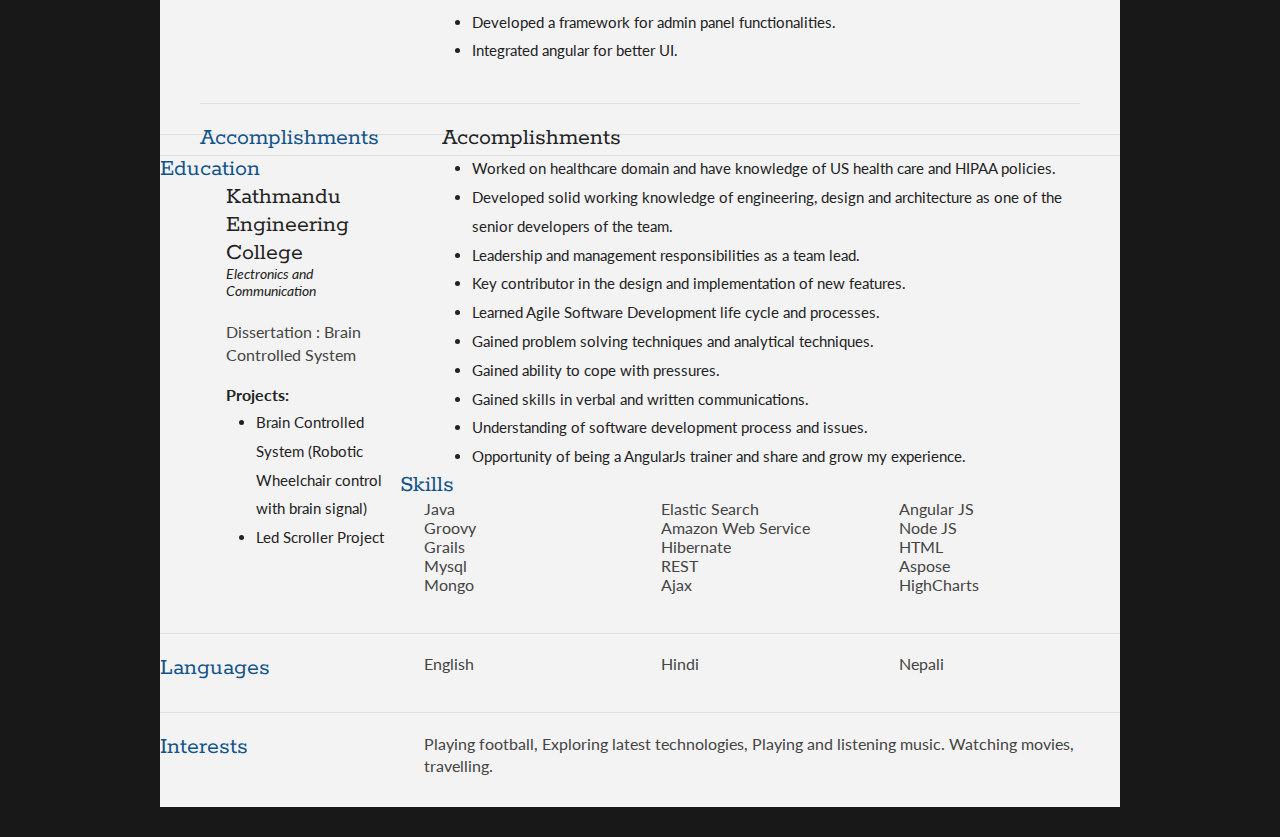
==== commit 0c1f40f1: "correction" ====
--- a/index.html
+++ b/index.html
@@ -99,7 +99,7 @@
 					<article>
 						<h3 style="font-weight: bold;">Projects involved under Avora:</h3>
 						<br/>
-						<ul><li> <u><h4>Avora Backend</h4></u>: Data Analytics backend app on grails</li></ul>
+						<ul><li><h4>Avora Backend4: Data Analytics backend app on grails</h4></li></ul>
 						<div class="response">
 							<div class="padL30T4">
 								<ul>
@@ -145,7 +145,7 @@
 				<article>
 						<h3 style="font-weight: bold;">Projects involved under Deerwalk:</h3>
 						<br/>
-						<ul><li> <u><h4>Executive Analytics</h4></u>: Reporting tool on AngularJs and Grails</li></ul>
+						<ul><li><h4>Executive Analytics: Reporting tool on AngularJs and Grails</h4></li></ul>
 						<div class="response">
 							<div class="padL30T4">
 								<ul>
@@ -161,7 +161,7 @@
 							</div>
 						</div>
 						<br/>
-					<ul><li> <u><h4>Plan Analytics Front</h4></u>: A front end reporting tool to represent, analyze and manipulate healthcare data in tabular and graphical form made in Groovy on Grails</li></ul>
+					<ul><li><h4>Plan Analytics Front: A front end reporting tool to represent, analyze and manipulate healthcare data in tabular and graphical form made in Groovy on Grails</h4></li></ul>
 						<div class="response">
 							<div class="padL30T4">
 								<ul>
@@ -180,7 +180,7 @@
 							</div>
 						</div>
 						<br/>
-					<ul><li> <u><h4>Plan Analytics Backend</h4></u>: Restful back end web service that uses Elastic Search apis to generate response in json.</li></ul>
+					<ul><li><h4>Plan Analytics Backend: Restful back end web service that uses Elastic Search apis to generate response in json.</h4></li></ul>
 						<div class="response">
 							<div class="padL30T4">
 								<ul>
@@ -197,7 +197,7 @@
 						</div>
 						<br/>
 					
-					<ul><li> <u><h4>Test Automation</h4></u> : An angular js and grails web app that checks and compares data of reports among various clients.</li></ul>
+					<ul><li> <h4>Test Automation: An angular js and grails web app that checks and compares data of reports among various clients.</h4></li></ul>
 						<div class="response">
 							<div class="padL30T4">
 								<ul>
@@ -209,7 +209,7 @@
 							</div>
 						</div>
 						<br/>
-					<ul><li> <u><h4>Export Service </h4></u>: Restful back end web service that uses Elastic Search apis to generate response in json.</li></ul>
+					<ul><li><h4>Export Service: Restful back end web service that uses Elastic Search apis to generate response in json. </h4></li></ul>
 						<div class="response">
 							<div class="padL30T4">
 								<ul>
@@ -229,7 +229,7 @@
 		<article>
 						<h3 style="font-weight: bold;">Projects involved under Avora:</h3>
 						<br/>
-						<ul><li> <u><h4>Avora Backend</h4></u>: Data Analytics backend app on grails</li></ul>
+						<ul><li><h4>Avora Backend: Data Analytics backend app on grails </h4></li></ul>
 						<div class="response">
 							<div class="padL30T4">
 								<ul>
@@ -276,7 +276,7 @@
 						<h3 style="font-weight: bold;">Projects involved as a Freelancer:</h3>
 						<br/>
 						
-					<ul><li> <u><h4>AP Easy </h4></u>: AP Easy is an Affordable, Customizable Pathology Information Management System.</li></ul>
+					<ul><li><h4>AP Easy: AP Easy is an Affordable, Customizable Pathology Information Management System. </h4></li></ul>
 						<div class="response">
 							<div class="padL30T4">
 								<ul>
@@ -290,7 +290,7 @@
 							</div>
 						</div>
 						<br/>
-					<ul><li> <u><h4>Insider </h4></u>: Angular Grails Project which is an application for managing insider data and privacy within a company.</li></ul>
+					<ul><li><h4>Insider: Angular Grails Project which is an application for managing insider data and privacy within a company. </h4></li></ul>
 						<div class="response">
 							<div class="padL30T4">
 								<ul>
@@ -307,7 +307,7 @@
 					</article>
 					<br/>
 	
-			<ul><li> <u><h4>Billaway </h4></u>: An Ecommerce Grails application.</li></ul>
+			<ul><li> <h4>Billaway : An Ecommerce Grails application. </h4></li></ul>
 						<div class="response">
 							<div class="padL30T4">
 								<ul>
@@ -336,6 +336,43 @@
 				<div class="sectionContent">
 					<article>
 						<h2>Accomplishments</h2>
+						<div class="response">
+							<div class="padL30T4">
+								<ul>
+									<li>
+										Worked on healthcare domain and have knowledge of US health care and HIPAA policies.
+									</li>
+									<li>
+										Developed solid working knowledge of engineering, design and architecture as one of the senior developers of the team.
+									</li>
+									<li>
+										Leadership and management responsibilities as a team lead.
+									</li>
+									<li>
+										Key contributor in the design and implementation of new features.
+									</li>
+									<li>
+										Learned Agile Software Development life cycle and processes.
+									</li>
+									<li>
+										Gained problem solving techniques and analytical techniques.
+									</li>
+									<li>
+										Gained ability to cope with pressures.
+									</li>
+									<li>
+										Gained skills in verbal and written communications.
+									</li>
+									<li>
+										Understanding of software development process and issues.
+									</li>
+									<li>
+										Opportunity of being a AngularJs trainer and share and grow my experience.
+									</li>
+								</ul>
+							</div>
+						</div>
+				</div>
 					</article>
 				</div>
 			</section>
@@ -345,43 +382,7 @@
 			<section>
 				<div class="sectionTitle">
 					<h1 class="blueColor">Education</h1>
-					<div class="response">
-							<div class="padL30T4">
-								<ul>
-									<li>
-										Worked on healthcare domain and have knowledge of US health care and HIPAA policies.
-									</li>
-									<li>
-										Developed solid working knowledge of engineering, design and architecture as one of the senior developers of the team.
-									</li>
-									<li>
-										Leadership and management responsibilities as a team lead.
-									</li>
-									<li>
-										Key contributor in the design and implementation of new features.
-									</li>
-									<li>
-										Learned Agile Software Development life cycle and processes.
-									</li>
-									<li>
-										Gained problem solving techniques and analytical techniques.
-									</li>
-									<li>
-										Gained ability to cope with pressures.
-									</li>
-									<li>
-										Gained skills in verbal and written communications.
-									</li>
-									<li>
-										Understanding of software development process and issues.
-									</li>
-									<li>
-										Opportunity of being a AngularJs trainer and share and grow my experience.
-									</li>
-								</ul>
-							</div>
-						</div>
-				</div>
+					
 
 				<div class="sectionContent">
 					<article>
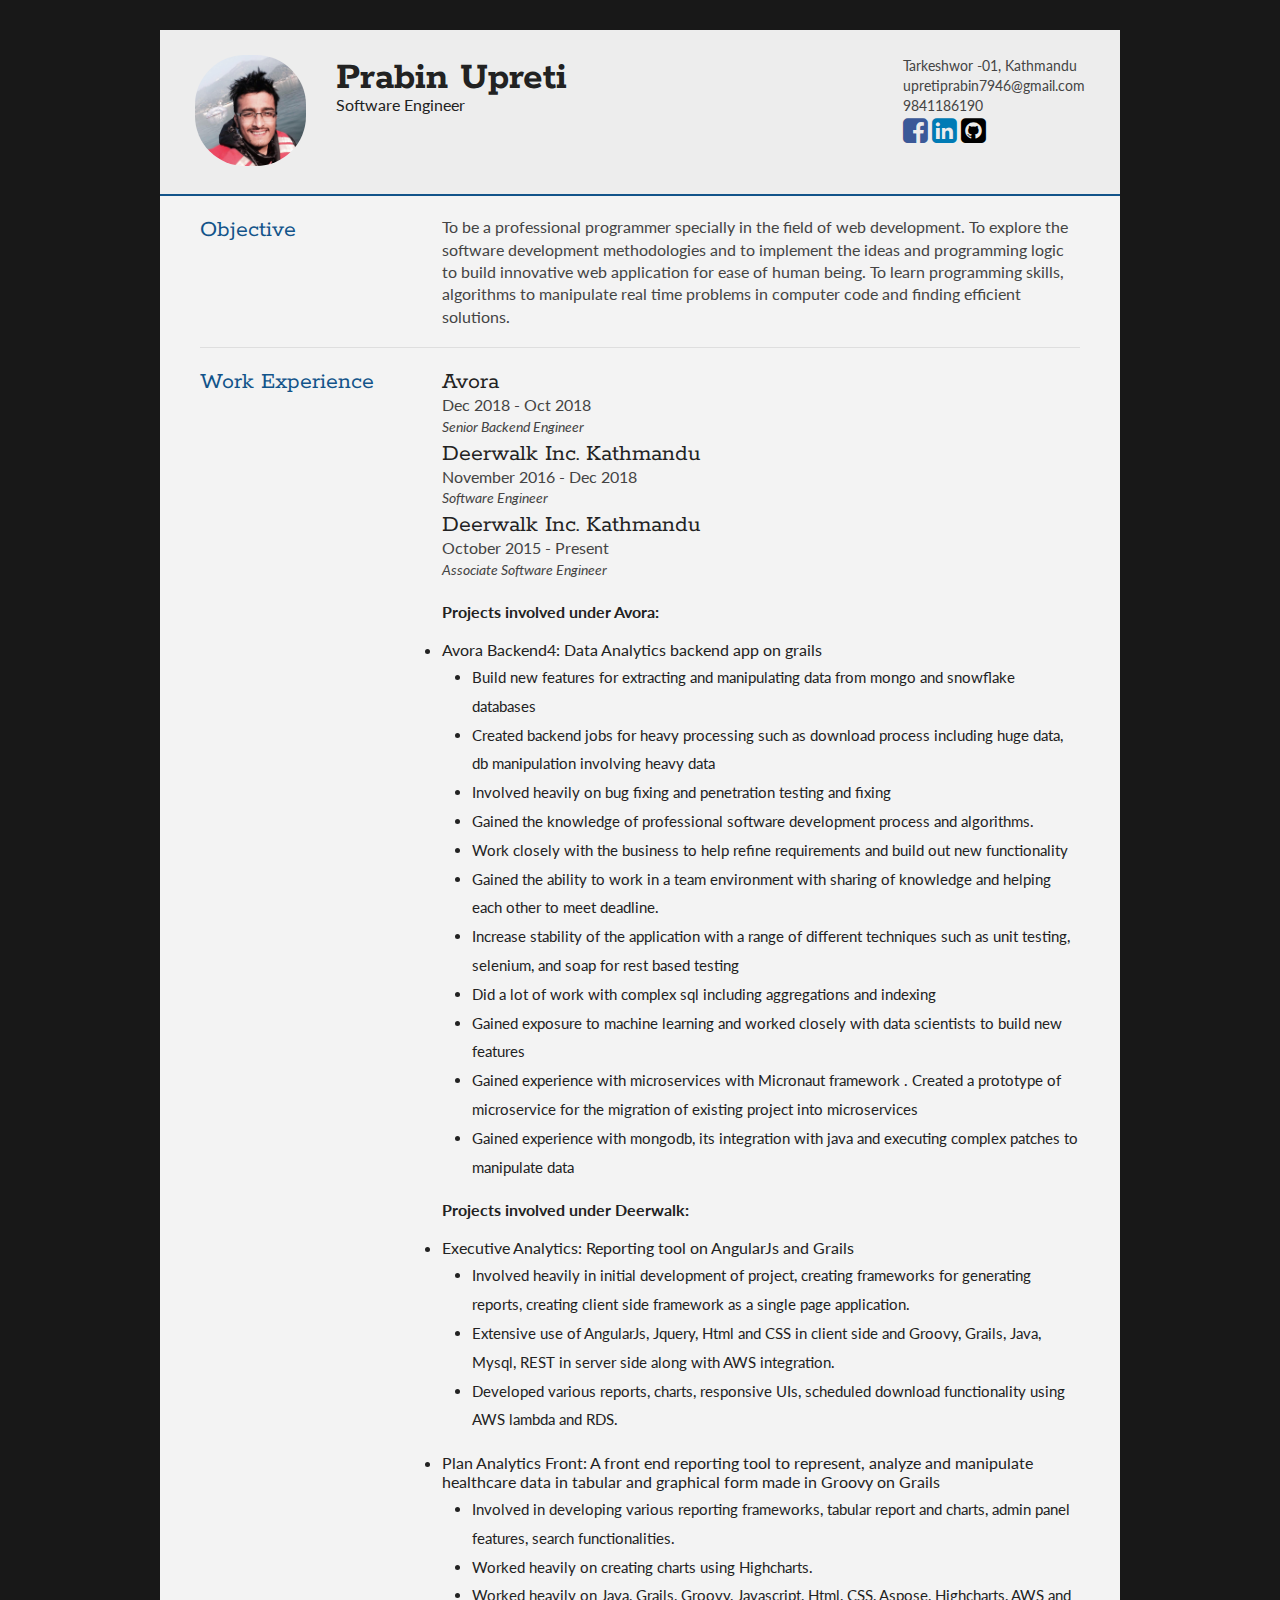
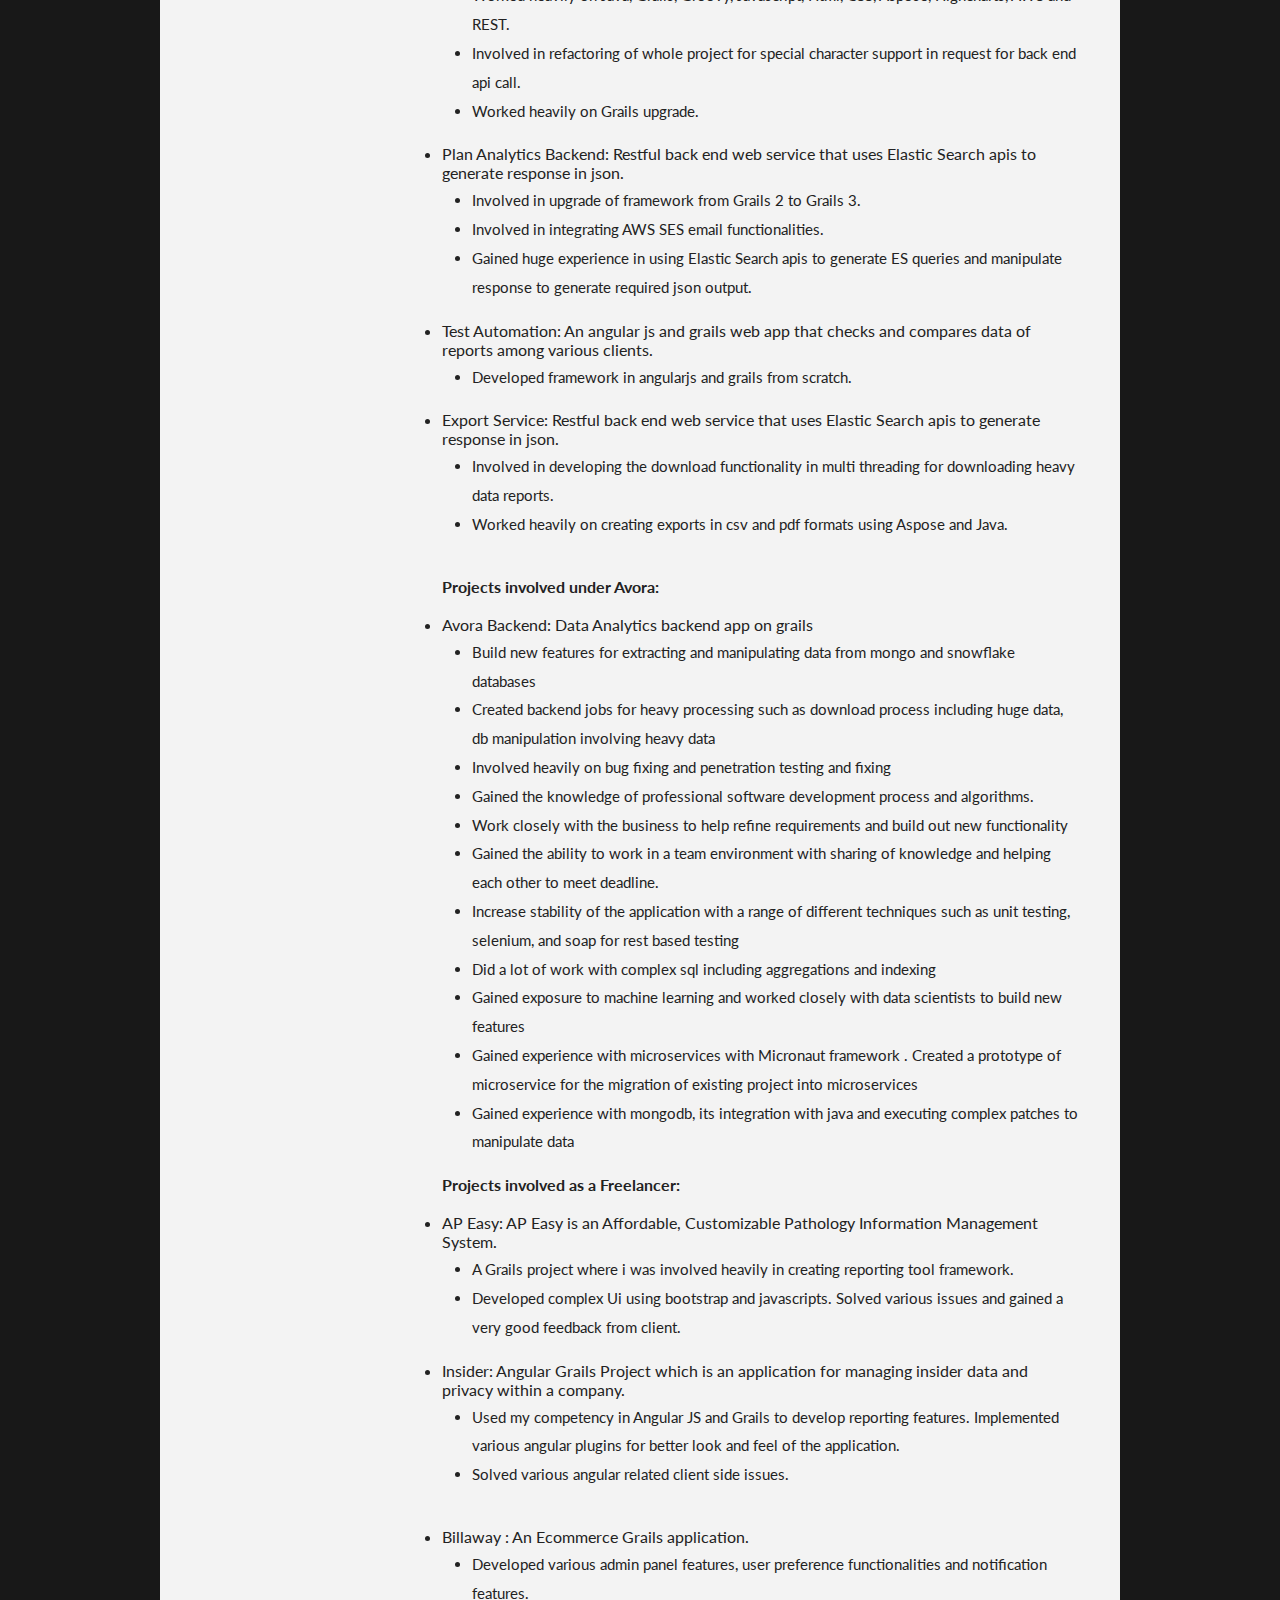
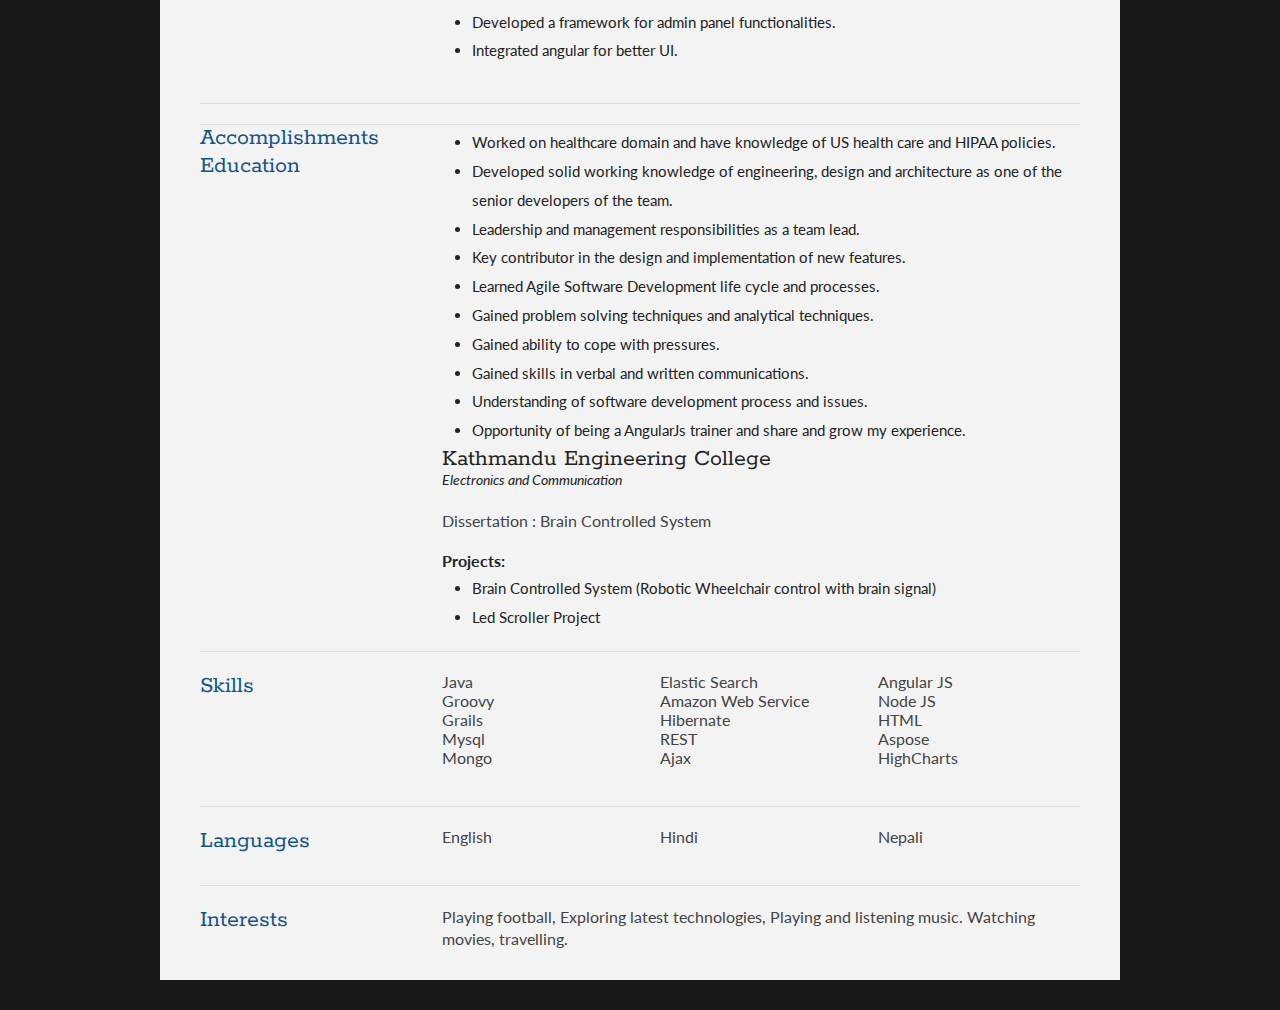
==== commit a947945d: "html corrected" ====
--- a/index.html
+++ b/index.html
@@ -332,10 +332,10 @@
 			<section>
 				<div class="sectionTitle">
 					<h1 class="blueColor">Accomplishments</h1>
-				</div>
-				<div class="sectionContent">
-					<article>
-						<h2>Accomplishments</h2>
+					
+				</div>
+				<div class="sectionContent">
+					<article>
 						<div class="response">
 							<div class="padL30T4">
 								<ul>
@@ -372,18 +372,15 @@
 								</ul>
 							</div>
 						</div>
-				</div>
-					</article>
-				</div>
-			</section>
-
-
+					</article>
+				</div>
+			</section>
 
 			<section>
 				<div class="sectionTitle">
 					<h1 class="blueColor">Education</h1>
 					
-
+				</div>
 				<div class="sectionContent">
 					<article>
 						<h2>Kathmandu Engineering College</h2>
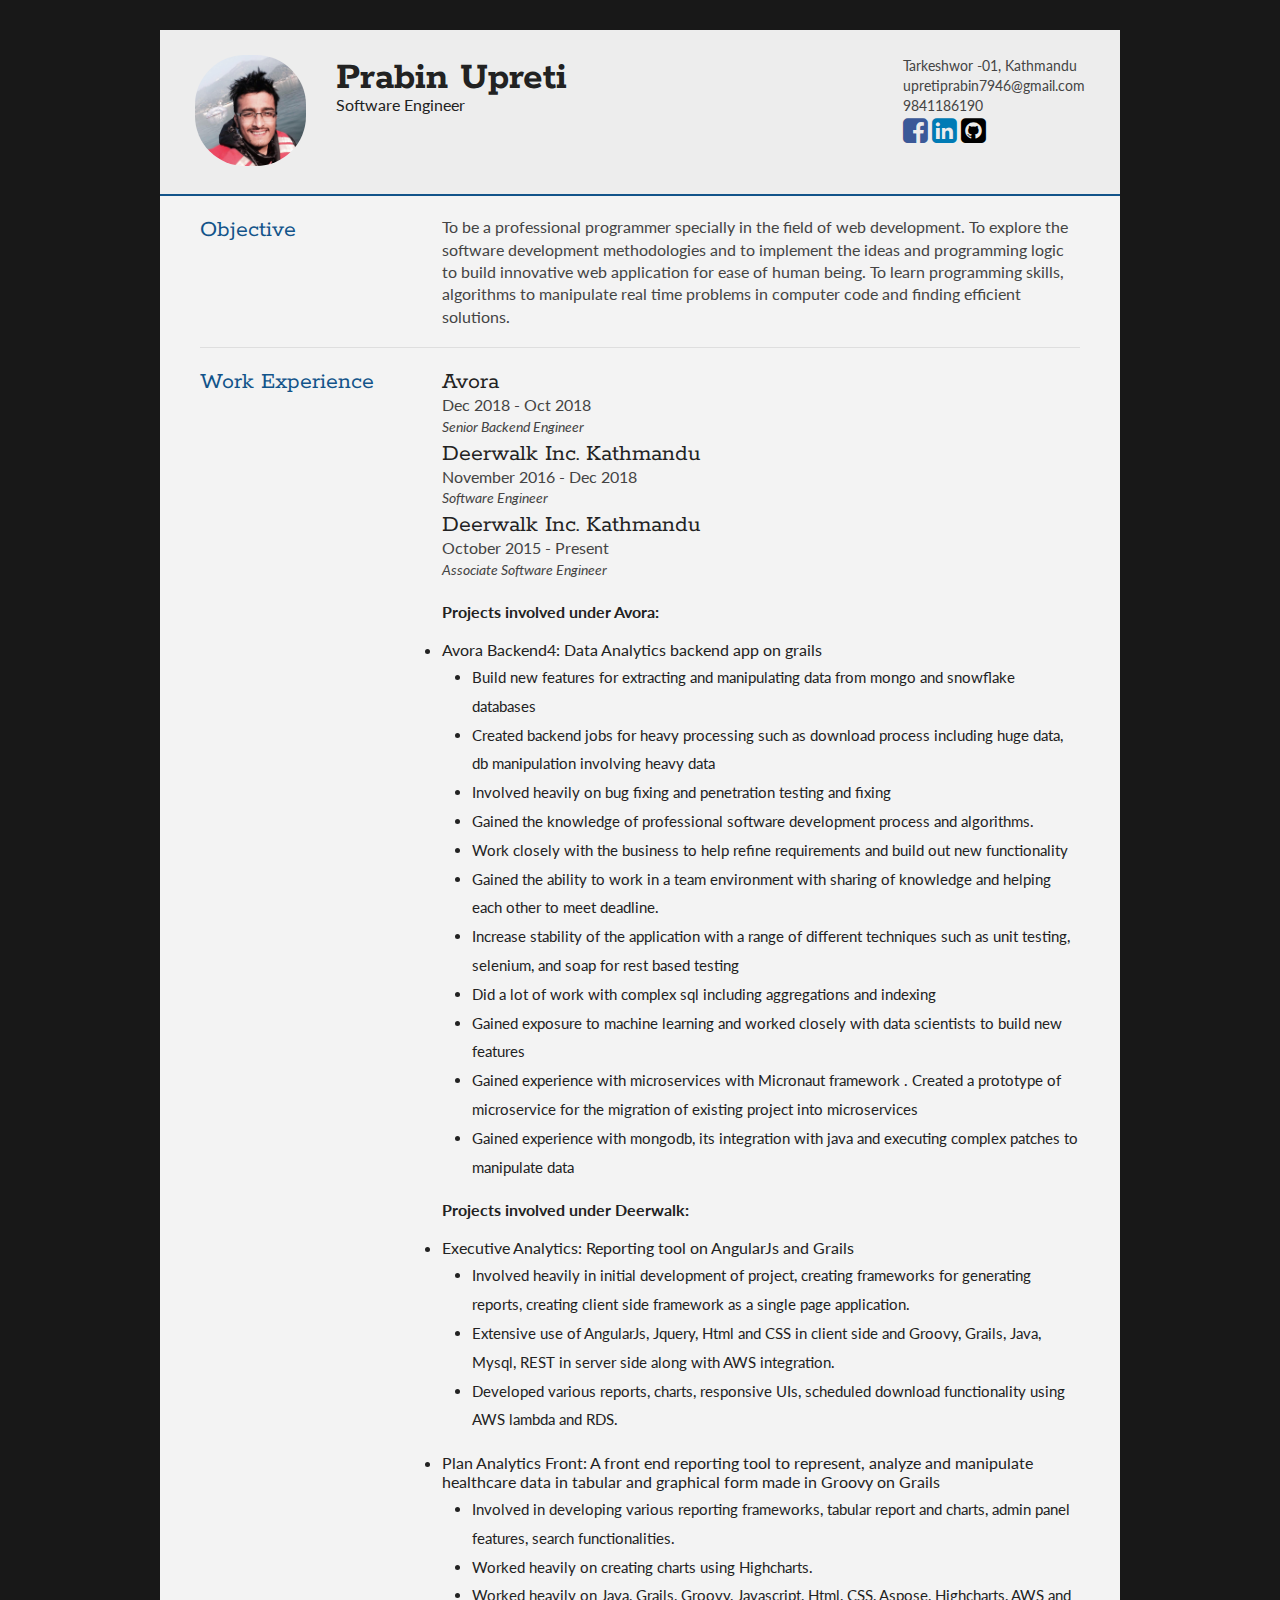
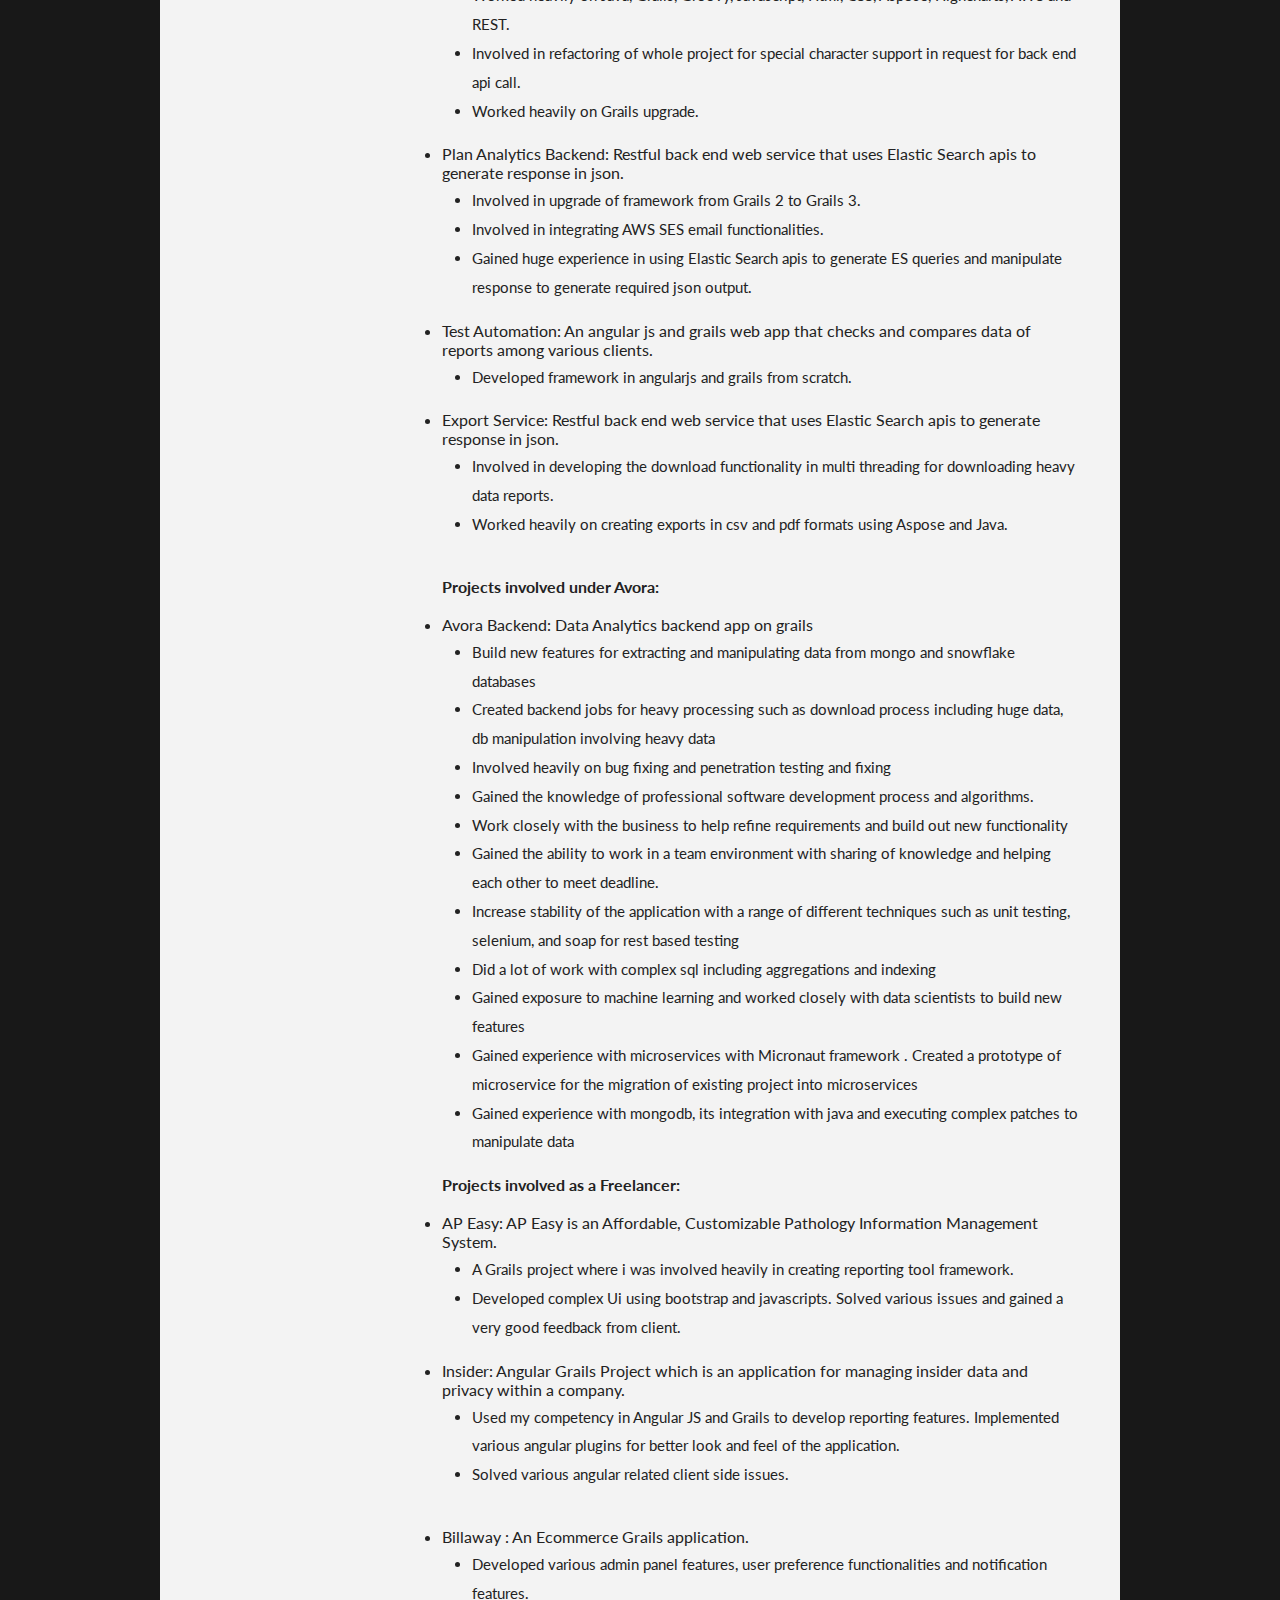
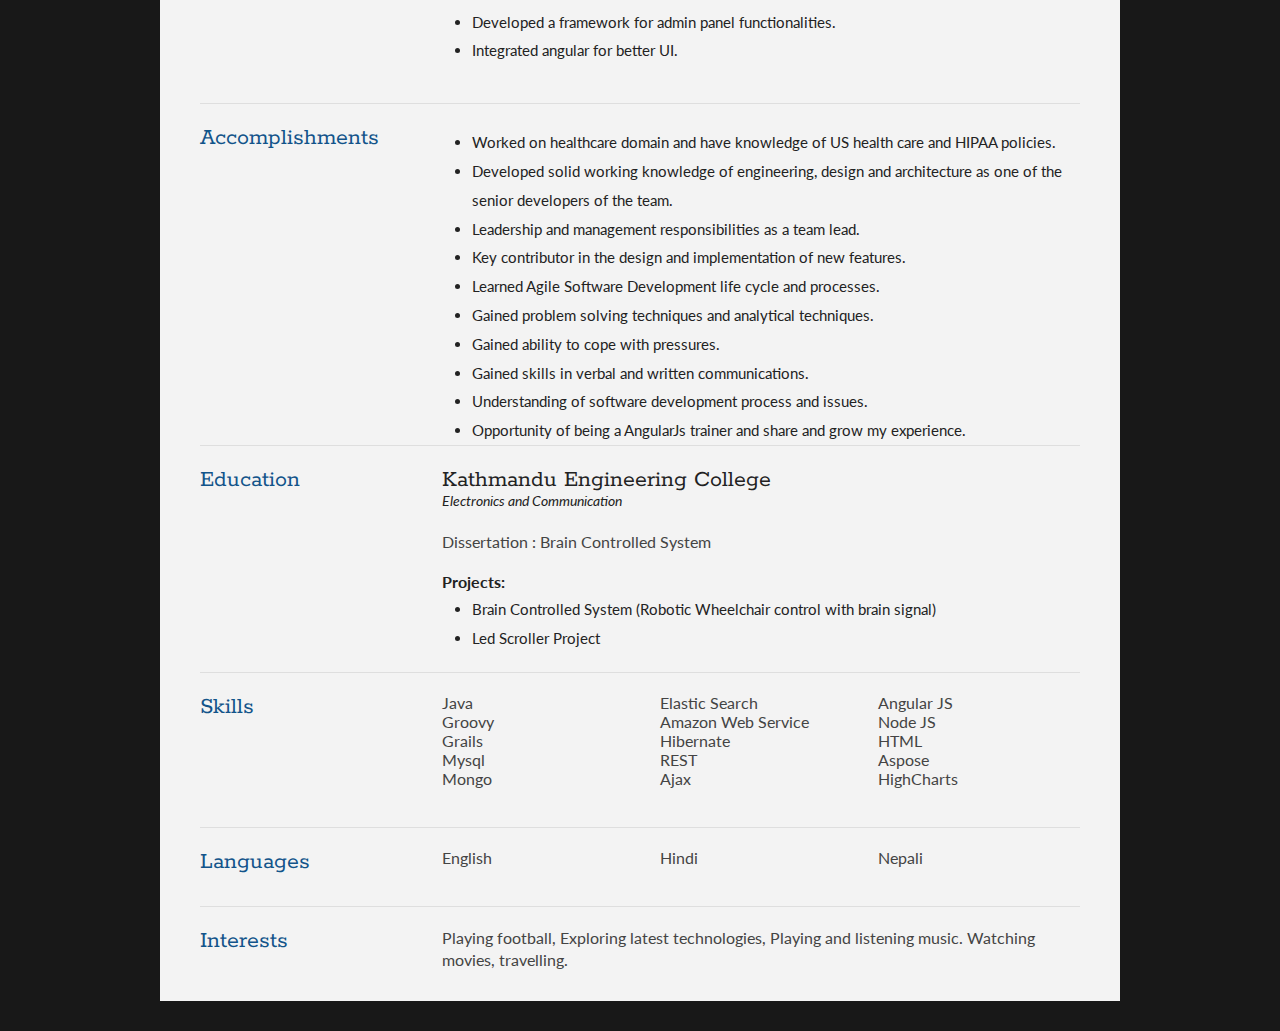
==== commit 13ea65ed: "added clear div" ====
--- a/index.html
+++ b/index.html
@@ -374,6 +374,8 @@
 						</div>
 					</article>
 				</div>
+				<br/>
+				<div class="clear"></div>
 			</section>
 
 			<section>
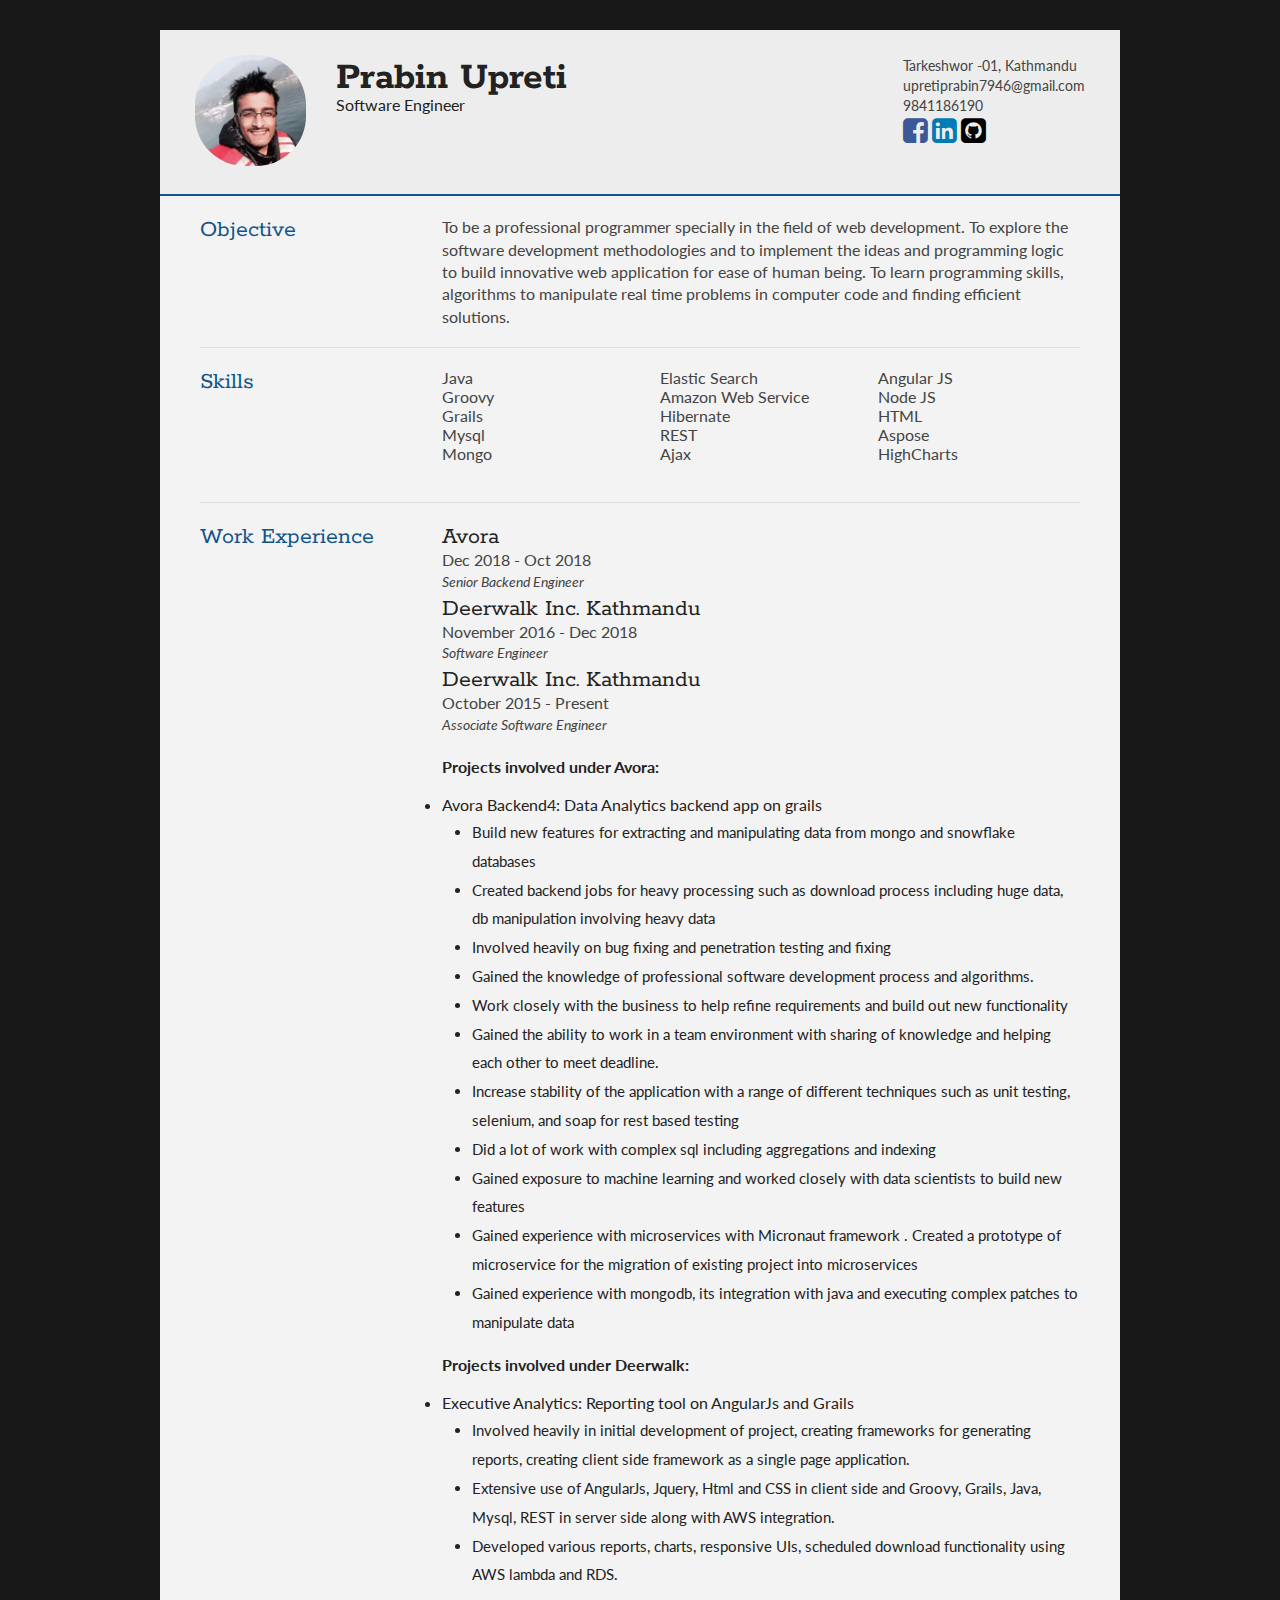
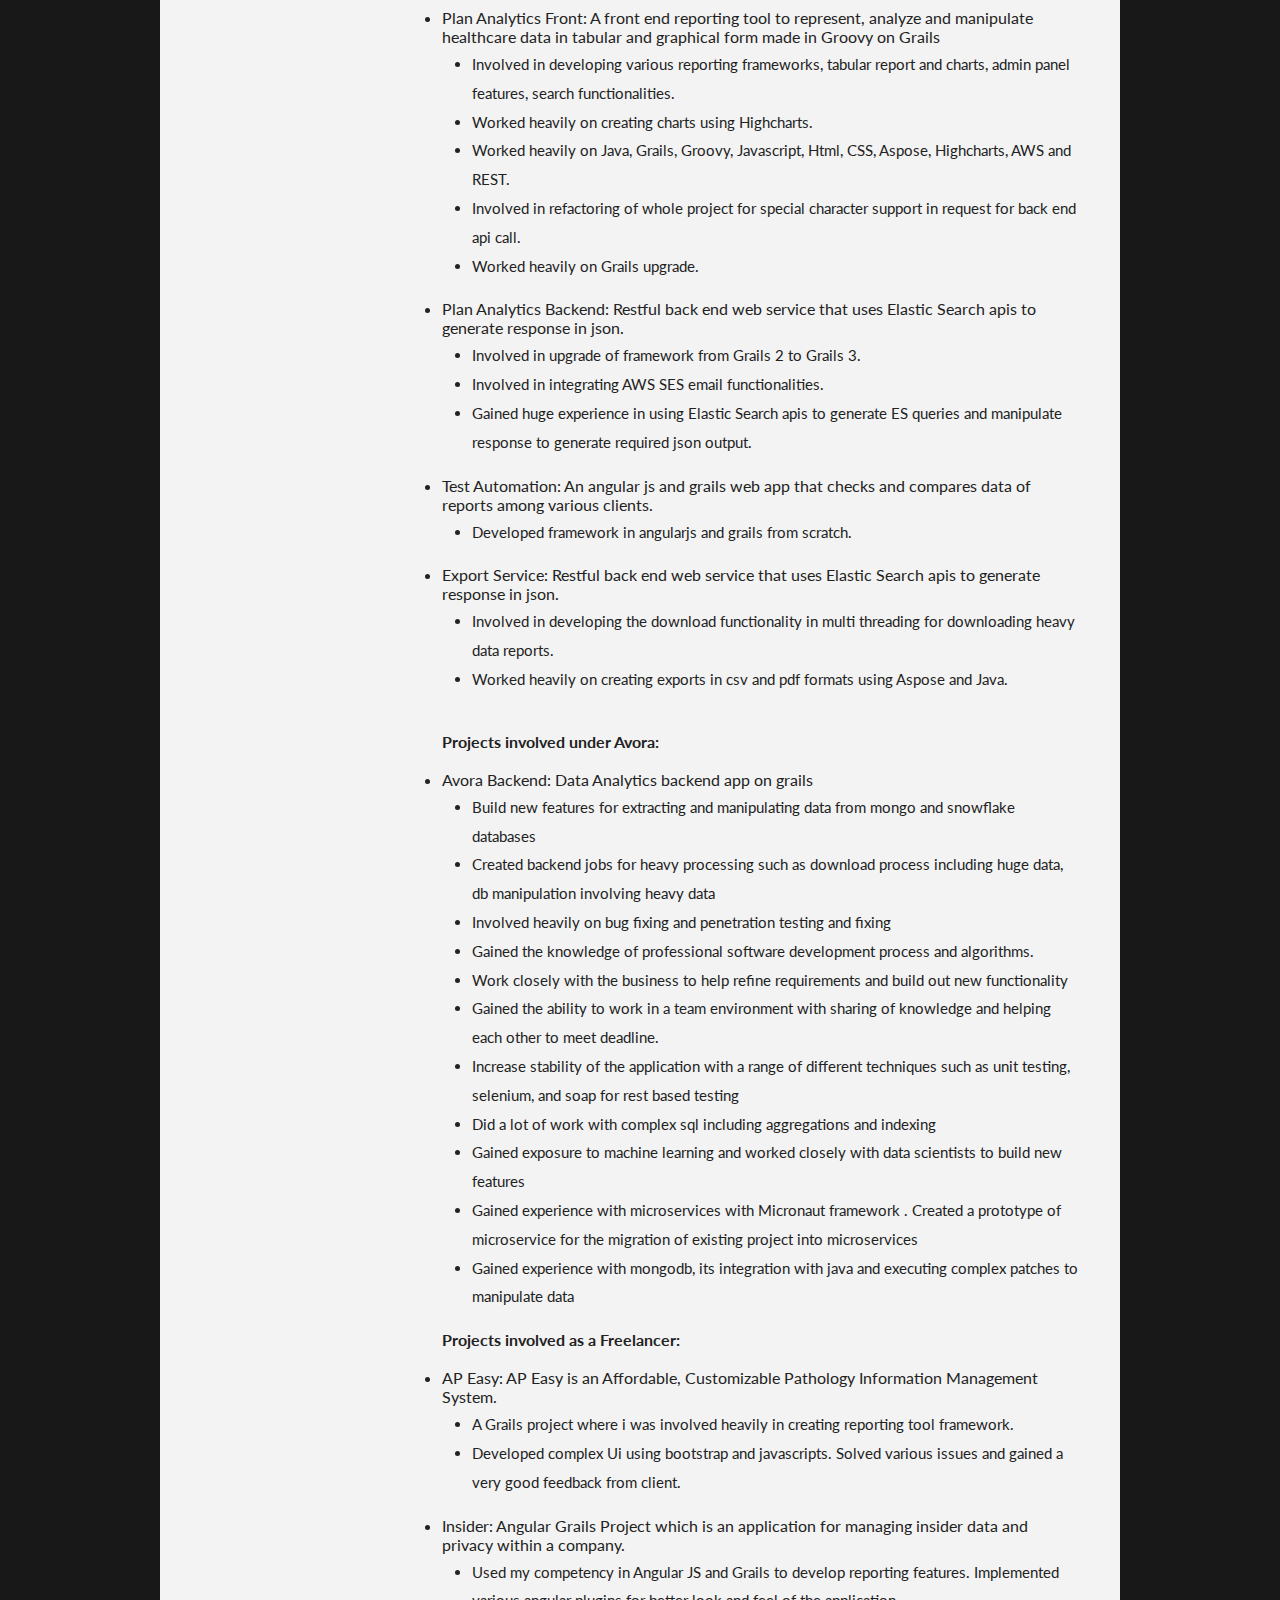
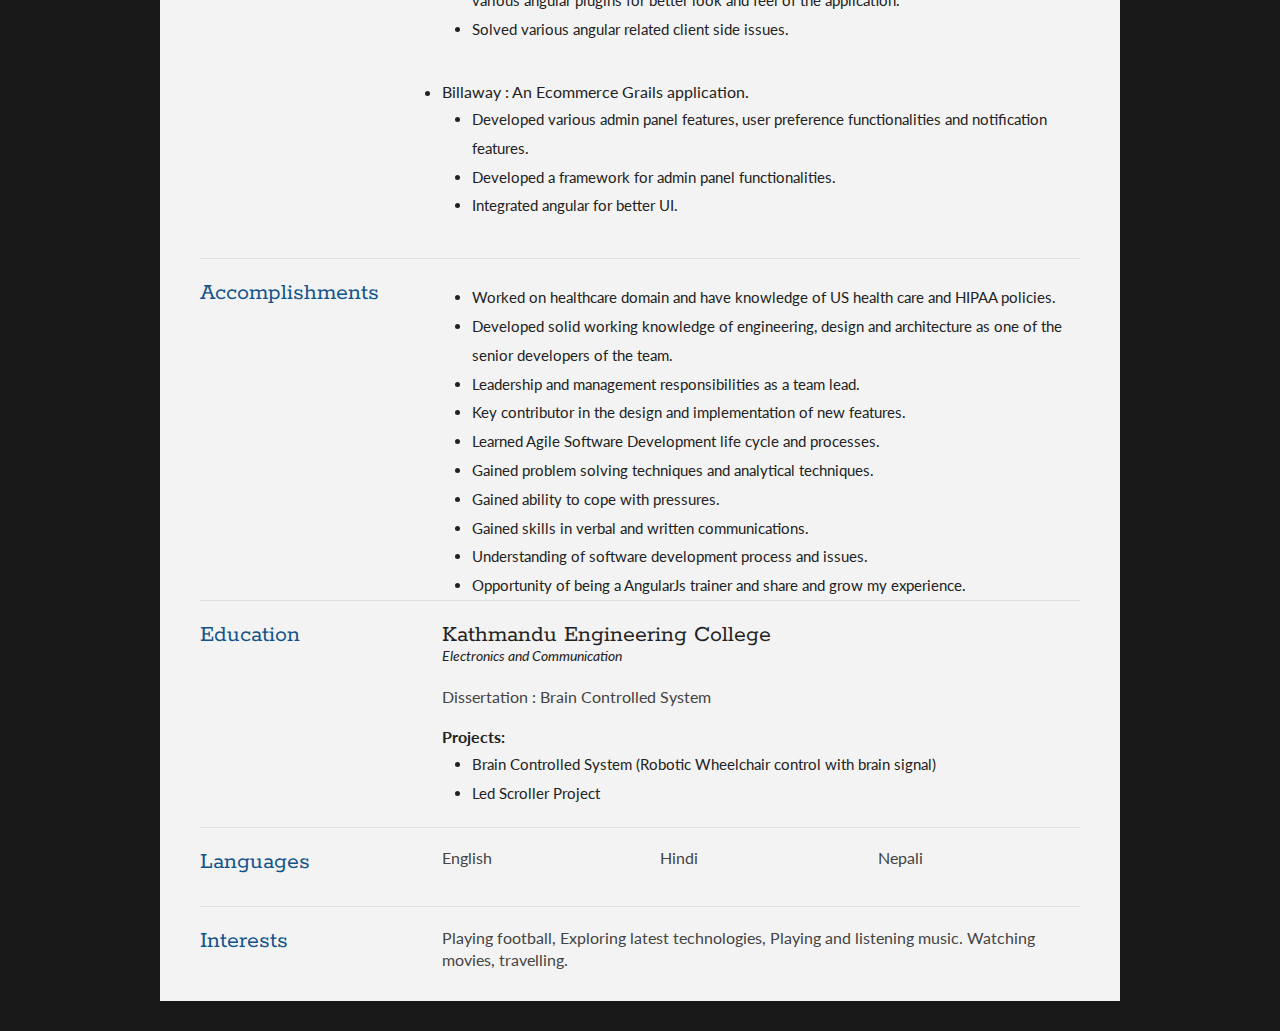
==== commit 4da28a0c: "moved skill section to top" ====
--- a/index.html
+++ b/index.html
@@ -72,347 +72,6 @@
 				<div class="clear"></div>
 			</section>
 
-
-			<section>
-				<div class="sectionTitle">
-					<h1 class="blueColor">Work Experience</h1>
-				</div>
-
-				<div class="sectionContent">
-					<article>
-						<h2>Avora</h2>
-						<p>Dec 2018 - Oct 2018</p>
-						<p class="subDetails">Senior Backend Engineer</p>
-					</article>
-					<article>
-						<h2>Deerwalk Inc. Kathmandu</h2>
-						<p>November 2016 - Dec 2018</p>
-						<p class="subDetails">Software Engineer</p>
-					</article>
-					<article>
-						<h2>Deerwalk Inc. Kathmandu</h2>
-						<p>October 2015 - Present</p>
-						<p class="subDetails">Associate Software Engineer</p>
-					</article>
-					<br>
-
-					<article>
-						<h3 style="font-weight: bold;">Projects involved under Avora:</h3>
-						<br/>
-						<ul><li><h4>Avora Backend4: Data Analytics backend app on grails</h4></li></ul>
-						<div class="response">
-							<div class="padL30T4">
-								<ul>
-									<li>Build new features for extracting and manipulating data from mongo and snowflake
-									databases
-									</li>
-									<li> Created backend jobs for heavy processing such as download process including huge data, db manipulation involving heavy data
-									</li>
-									<li>
-										Involved heavily on bug fixing and penetration testing and fixing
-									</li>
-									<li>
-										Gained the knowledge of professional software development process and algorithms.
-									</li>
-									<li>
-										Work closely with the business to help refine requirements and build out new functionality
-									</li>
-									<li>
-										Gained the ability to work in a team environment with sharing of knowledge and helping each other to meet deadline.
-									</li>
-									<li>
-										Increase stability of the application with a range of different techniques such as unit testing, selenium, and soap for rest based testing
-									</li>
-									<li> 
-										Did a lot of work with complex sql including aggregations and indexing
-									</li>
-									<li> 
-										Gained exposure to machine learning and worked closely with data scientists to build new features
-									</li>
-									<li> 
-										Gained experience with microservices with Micronaut framework . Created a prototype of microservice for the migration of existing project into microservices
-									</li>
-									<li> 
-										Gained experience with mongodb, its integration with java and executing complex patches to manipulate data
-									</li>
-								</ul>
-							</div>
-						</div>
-					</article>
-
-					</br>
-				
-				<article>
-						<h3 style="font-weight: bold;">Projects involved under Deerwalk:</h3>
-						<br/>
-						<ul><li><h4>Executive Analytics: Reporting tool on AngularJs and Grails</h4></li></ul>
-						<div class="response">
-							<div class="padL30T4">
-								<ul>
-									<li>Involved heavily in initial development of project, creating frameworks for generating reports, creating client side framework as a single page application.
-									</li>
-									<li> Extensive use of AngularJs, Jquery, Html and CSS in client side and Groovy, Grails, Java, Mysql, REST in server side along with AWS integration.
-									</li>
-									<li>
-										Developed various reports, charts, responsive UIs, scheduled download functionality using AWS lambda and RDS.
-									</li>
-									
-								</ul>
-							</div>
-						</div>
-						<br/>
-					<ul><li><h4>Plan Analytics Front: A front end reporting tool to represent, analyze and manipulate healthcare data in tabular and graphical form made in Groovy on Grails</h4></li></ul>
-						<div class="response">
-							<div class="padL30T4">
-								<ul>
-									<li>Involved in developing various reporting frameworks, tabular report and charts, admin panel features, search functionalities.
-									</li>
-									<li>Worked heavily on creating charts using Highcharts.
-									</li>
-									<li>Worked heavily on Java, Grails, Groovy, Javascript, Html, CSS, Aspose, Highcharts, AWS and REST.
-									</li>
-									<li>Involved in refactoring of whole project for special character support in request for back end api call.
-									</li>
-									<li>Worked heavily on Grails upgrade.
-									</li>
-									
-								</ul>
-							</div>
-						</div>
-						<br/>
-					<ul><li><h4>Plan Analytics Backend: Restful back end web service that uses Elastic Search apis to generate response in json.</h4></li></ul>
-						<div class="response">
-							<div class="padL30T4">
-								<ul>
-									<li>Involved in upgrade of framework from Grails 2 to Grails 3.
-									</li>
-									<li>Involved in integrating AWS SES email functionalities.
-									</li>
-									<li>Gained huge experience in using Elastic Search apis to generate ES queries and manipulate response to generate required json output.
-									</li>
-									
-									
-								</ul>
-							</div>
-						</div>
-						<br/>
-					
-					<ul><li> <h4>Test Automation: An angular js and grails web app that checks and compares data of reports among various clients.</h4></li></ul>
-						<div class="response">
-							<div class="padL30T4">
-								<ul>
-									<li>Developed framework in angularjs and grails from scratch.
-									</li>
-										
-									
-								</ul>
-							</div>
-						</div>
-						<br/>
-					<ul><li><h4>Export Service: Restful back end web service that uses Elastic Search apis to generate response in json. </h4></li></ul>
-						<div class="response">
-							<div class="padL30T4">
-								<ul>
-									<li>Involved in developing the download functionality in multi threading for downloading heavy data reports.
-									</li>
-									<li>Worked heavily on creating exports in csv and pdf formats using Aspose and Java.
-									</li>
-																
-									
-								</ul>
-							</div>
-						</div>
-						<br/>
-					</article>
-
-					</br>
-		<article>
-						<h3 style="font-weight: bold;">Projects involved under Avora:</h3>
-						<br/>
-						<ul><li><h4>Avora Backend: Data Analytics backend app on grails </h4></li></ul>
-						<div class="response">
-							<div class="padL30T4">
-								<ul>
-									<li>Build new features for extracting and manipulating data from mongo and snowflake
-									databases
-									</li>
-									<li> Created backend jobs for heavy processing such as download process including huge data, db manipulation involving heavy data
-									</li>
-									<li>
-										Involved heavily on bug fixing and penetration testing and fixing
-									</li>
-									<li>
-										Gained the knowledge of professional software development process and algorithms.
-									</li>
-									<li>
-										Work closely with the business to help refine requirements and build out new functionality
-									</li>
-									<li>
-										Gained the ability to work in a team environment with sharing of knowledge and helping each other to meet deadline.
-									</li>
-									<li>
-										Increase stability of the application with a range of different techniques such as unit testing, selenium, and soap for rest based testing
-									</li>
-									<li> 
-										Did a lot of work with complex sql including aggregations and indexing
-									</li>
-									<li> 
-										Gained exposure to machine learning and worked closely with data scientists to build new features
-									</li>
-									<li> 
-										Gained experience with microservices with Micronaut framework . Created a prototype of microservice for the migration of existing project into microservices
-									</li>
-									<li> 
-										Gained experience with mongodb, its integration with java and executing complex patches to manipulate data
-									</li>
-								</ul>
-							</div>
-						</div>
-					</article>
-
-					</br>
-				
-				<article>
-						<h3 style="font-weight: bold;">Projects involved as a Freelancer:</h3>
-						<br/>
-						
-					<ul><li><h4>AP Easy: AP Easy is an Affordable, Customizable Pathology Information Management System. </h4></li></ul>
-						<div class="response">
-							<div class="padL30T4">
-								<ul>
-									<li>A Grails project where i was involved heavily in creating reporting tool framework.
-									</li>
-									<li>Developed complex Ui using bootstrap and javascripts. Solved various issues and gained a very good feedback from client.
-									</li>
-																
-									
-								</ul>
-							</div>
-						</div>
-						<br/>
-					<ul><li><h4>Insider: Angular Grails Project which is an application for managing insider data and privacy within a company. </h4></li></ul>
-						<div class="response">
-							<div class="padL30T4">
-								<ul>
-									<li>Used my competency in Angular JS and Grails to develop reporting features. Implemented various angular plugins for better look and feel of the application.
-									</li>
-									<li>Solved various angular related client side issues.
-									</li>
-																
-									
-								</ul>
-							</div>
-						</div>
-						<br/>
-					</article>
-					<br/>
-	
-			<ul><li> <h4>Billaway : An Ecommerce Grails application. </h4></li></ul>
-						<div class="response">
-							<div class="padL30T4">
-								<ul>
-									<li>Developed various admin panel features, user preference functionalities and notification features.
-									</li>
-									<li>Developed a framework for admin panel functionalities.
-									</li>
-									<li>Integrated angular for better UI.
-									</li>
-																
-									
-								</ul>
-							</div>
-						</div>
-						<br/>
-					</article>
-					<br/>
-				</div>
-				<div class="clear"></div>
-			</section>
-
-			<section>
-				<div class="sectionTitle">
-					<h1 class="blueColor">Accomplishments</h1>
-					
-				</div>
-				<div class="sectionContent">
-					<article>
-						<div class="response">
-							<div class="padL30T4">
-								<ul>
-									<li>
-										Worked on healthcare domain and have knowledge of US health care and HIPAA policies.
-									</li>
-									<li>
-										Developed solid working knowledge of engineering, design and architecture as one of the senior developers of the team.
-									</li>
-									<li>
-										Leadership and management responsibilities as a team lead.
-									</li>
-									<li>
-										Key contributor in the design and implementation of new features.
-									</li>
-									<li>
-										Learned Agile Software Development life cycle and processes.
-									</li>
-									<li>
-										Gained problem solving techniques and analytical techniques.
-									</li>
-									<li>
-										Gained ability to cope with pressures.
-									</li>
-									<li>
-										Gained skills in verbal and written communications.
-									</li>
-									<li>
-										Understanding of software development process and issues.
-									</li>
-									<li>
-										Opportunity of being a AngularJs trainer and share and grow my experience.
-									</li>
-								</ul>
-							</div>
-						</div>
-					</article>
-				</div>
-				<br/>
-				<div class="clear"></div>
-			</section>
-
-			<section>
-				<div class="sectionTitle">
-					<h1 class="blueColor">Education</h1>
-					
-				</div>
-				<div class="sectionContent">
-					<article>
-						<h2>Kathmandu Engineering College</h2>
-						<h4 class="subDetails"><em>Electronics and Communication</em></h4>
-						<br>
-						<p>
-							Dissertation : Brain Controlled System
-						</p>
-						<br>
-						<h3 style="font-weight: bold;"> Projects: </h3>
-						<div class="response">
-							<div class="padL30T4">
-								<ul>
-									<li>
-										Brain Controlled System (Robotic Wheelchair control with brain signal)
-									</li>
-									<li>
-										Led Scroller Project
-									</li>
-
-								</ul>
-							</div>
-						</div>
-					</article>
-
-				</div>
-				<div class="clear"></div>
-				<br>
-			</section>
-
 			<section>
 				<div class="sectionTitle">
 					<h1 class="blueColor"> Skills</h1>
@@ -440,6 +99,345 @@
 				<div class="clear"></div>
 				<br>
 			</section>
+			<section>
+				<div class="sectionTitle">
+					<h1 class="blueColor">Work Experience</h1>
+				</div>
+
+				<div class="sectionContent">
+					<article>
+						<h2>Avora</h2>
+						<p>Dec 2018 - Oct 2018</p>
+						<p class="subDetails">Senior Backend Engineer</p>
+					</article>
+					<article>
+						<h2>Deerwalk Inc. Kathmandu</h2>
+						<p>November 2016 - Dec 2018</p>
+						<p class="subDetails">Software Engineer</p>
+					</article>
+					<article>
+						<h2>Deerwalk Inc. Kathmandu</h2>
+						<p>October 2015 - Present</p>
+						<p class="subDetails">Associate Software Engineer</p>
+					</article>
+					<br>
+
+					<article>
+						<h3 style="font-weight: bold;">Projects involved under Avora:</h3>
+						<br/>
+						<ul><li><h4>Avora Backend4: Data Analytics backend app on grails</h4></li></ul>
+						<div class="response">
+							<div class="padL30T4">
+								<ul>
+									<li>Build new features for extracting and manipulating data from mongo and snowflake
+									databases
+									</li>
+									<li> Created backend jobs for heavy processing such as download process including huge data, db manipulation involving heavy data
+									</li>
+									<li>
+										Involved heavily on bug fixing and penetration testing and fixing
+									</li>
+									<li>
+										Gained the knowledge of professional software development process and algorithms.
+									</li>
+									<li>
+										Work closely with the business to help refine requirements and build out new functionality
+									</li>
+									<li>
+										Gained the ability to work in a team environment with sharing of knowledge and helping each other to meet deadline.
+									</li>
+									<li>
+										Increase stability of the application with a range of different techniques such as unit testing, selenium, and soap for rest based testing
+									</li>
+									<li> 
+										Did a lot of work with complex sql including aggregations and indexing
+									</li>
+									<li> 
+										Gained exposure to machine learning and worked closely with data scientists to build new features
+									</li>
+									<li> 
+										Gained experience with microservices with Micronaut framework . Created a prototype of microservice for the migration of existing project into microservices
+									</li>
+									<li> 
+										Gained experience with mongodb, its integration with java and executing complex patches to manipulate data
+									</li>
+								</ul>
+							</div>
+						</div>
+					</article>
+
+					</br>
+				
+				<article>
+						<h3 style="font-weight: bold;">Projects involved under Deerwalk:</h3>
+						<br/>
+						<ul><li><h4>Executive Analytics: Reporting tool on AngularJs and Grails</h4></li></ul>
+						<div class="response">
+							<div class="padL30T4">
+								<ul>
+									<li>Involved heavily in initial development of project, creating frameworks for generating reports, creating client side framework as a single page application.
+									</li>
+									<li> Extensive use of AngularJs, Jquery, Html and CSS in client side and Groovy, Grails, Java, Mysql, REST in server side along with AWS integration.
+									</li>
+									<li>
+										Developed various reports, charts, responsive UIs, scheduled download functionality using AWS lambda and RDS.
+									</li>
+									
+								</ul>
+							</div>
+						</div>
+						<br/>
+					<ul><li><h4>Plan Analytics Front: A front end reporting tool to represent, analyze and manipulate healthcare data in tabular and graphical form made in Groovy on Grails</h4></li></ul>
+						<div class="response">
+							<div class="padL30T4">
+								<ul>
+									<li>Involved in developing various reporting frameworks, tabular report and charts, admin panel features, search functionalities.
+									</li>
+									<li>Worked heavily on creating charts using Highcharts.
+									</li>
+									<li>Worked heavily on Java, Grails, Groovy, Javascript, Html, CSS, Aspose, Highcharts, AWS and REST.
+									</li>
+									<li>Involved in refactoring of whole project for special character support in request for back end api call.
+									</li>
+									<li>Worked heavily on Grails upgrade.
+									</li>
+									
+								</ul>
+							</div>
+						</div>
+						<br/>
+					<ul><li><h4>Plan Analytics Backend: Restful back end web service that uses Elastic Search apis to generate response in json.</h4></li></ul>
+						<div class="response">
+							<div class="padL30T4">
+								<ul>
+									<li>Involved in upgrade of framework from Grails 2 to Grails 3.
+									</li>
+									<li>Involved in integrating AWS SES email functionalities.
+									</li>
+									<li>Gained huge experience in using Elastic Search apis to generate ES queries and manipulate response to generate required json output.
+									</li>
+									
+									
+								</ul>
+							</div>
+						</div>
+						<br/>
+					
+					<ul><li> <h4>Test Automation: An angular js and grails web app that checks and compares data of reports among various clients.</h4></li></ul>
+						<div class="response">
+							<div class="padL30T4">
+								<ul>
+									<li>Developed framework in angularjs and grails from scratch.
+									</li>
+										
+									
+								</ul>
+							</div>
+						</div>
+						<br/>
+					<ul><li><h4>Export Service: Restful back end web service that uses Elastic Search apis to generate response in json. </h4></li></ul>
+						<div class="response">
+							<div class="padL30T4">
+								<ul>
+									<li>Involved in developing the download functionality in multi threading for downloading heavy data reports.
+									</li>
+									<li>Worked heavily on creating exports in csv and pdf formats using Aspose and Java.
+									</li>
+																
+									
+								</ul>
+							</div>
+						</div>
+						<br/>
+					</article>
+
+					</br>
+		<article>
+						<h3 style="font-weight: bold;">Projects involved under Avora:</h3>
+						<br/>
+						<ul><li><h4>Avora Backend: Data Analytics backend app on grails </h4></li></ul>
+						<div class="response">
+							<div class="padL30T4">
+								<ul>
+									<li>Build new features for extracting and manipulating data from mongo and snowflake
+									databases
+									</li>
+									<li> Created backend jobs for heavy processing such as download process including huge data, db manipulation involving heavy data
+									</li>
+									<li>
+										Involved heavily on bug fixing and penetration testing and fixing
+									</li>
+									<li>
+										Gained the knowledge of professional software development process and algorithms.
+									</li>
+									<li>
+										Work closely with the business to help refine requirements and build out new functionality
+									</li>
+									<li>
+										Gained the ability to work in a team environment with sharing of knowledge and helping each other to meet deadline.
+									</li>
+									<li>
+										Increase stability of the application with a range of different techniques such as unit testing, selenium, and soap for rest based testing
+									</li>
+									<li> 
+										Did a lot of work with complex sql including aggregations and indexing
+									</li>
+									<li> 
+										Gained exposure to machine learning and worked closely with data scientists to build new features
+									</li>
+									<li> 
+										Gained experience with microservices with Micronaut framework . Created a prototype of microservice for the migration of existing project into microservices
+									</li>
+									<li> 
+										Gained experience with mongodb, its integration with java and executing complex patches to manipulate data
+									</li>
+								</ul>
+							</div>
+						</div>
+					</article>
+
+					</br>
+				
+				<article>
+						<h3 style="font-weight: bold;">Projects involved as a Freelancer:</h3>
+						<br/>
+						
+					<ul><li><h4>AP Easy: AP Easy is an Affordable, Customizable Pathology Information Management System. </h4></li></ul>
+						<div class="response">
+							<div class="padL30T4">
+								<ul>
+									<li>A Grails project where i was involved heavily in creating reporting tool framework.
+									</li>
+									<li>Developed complex Ui using bootstrap and javascripts. Solved various issues and gained a very good feedback from client.
+									</li>
+																
+									
+								</ul>
+							</div>
+						</div>
+						<br/>
+					<ul><li><h4>Insider: Angular Grails Project which is an application for managing insider data and privacy within a company. </h4></li></ul>
+						<div class="response">
+							<div class="padL30T4">
+								<ul>
+									<li>Used my competency in Angular JS and Grails to develop reporting features. Implemented various angular plugins for better look and feel of the application.
+									</li>
+									<li>Solved various angular related client side issues.
+									</li>
+																
+									
+								</ul>
+							</div>
+						</div>
+						<br/>
+					</article>
+					<br/>
+	
+			<ul><li> <h4>Billaway : An Ecommerce Grails application. </h4></li></ul>
+						<div class="response">
+							<div class="padL30T4">
+								<ul>
+									<li>Developed various admin panel features, user preference functionalities and notification features.
+									</li>
+									<li>Developed a framework for admin panel functionalities.
+									</li>
+									<li>Integrated angular for better UI.
+									</li>
+																
+									
+								</ul>
+							</div>
+						</div>
+						<br/>
+					</article>
+				</div>
+				<div class="clear"></div>
+				<br>
+			</section>
+
+			<section>
+				<div class="sectionTitle">
+					<h1 class="blueColor">Accomplishments</h1>
+					
+				</div>
+				<div class="sectionContent">
+					<article>
+						<div class="response">
+							<div class="padL30T4">
+								<ul>
+									<li>
+										Worked on healthcare domain and have knowledge of US health care and HIPAA policies.
+									</li>
+									<li>
+										Developed solid working knowledge of engineering, design and architecture as one of the senior developers of the team.
+									</li>
+									<li>
+										Leadership and management responsibilities as a team lead.
+									</li>
+									<li>
+										Key contributor in the design and implementation of new features.
+									</li>
+									<li>
+										Learned Agile Software Development life cycle and processes.
+									</li>
+									<li>
+										Gained problem solving techniques and analytical techniques.
+									</li>
+									<li>
+										Gained ability to cope with pressures.
+									</li>
+									<li>
+										Gained skills in verbal and written communications.
+									</li>
+									<li>
+										Understanding of software development process and issues.
+									</li>
+									<li>
+										Opportunity of being a AngularJs trainer and share and grow my experience.
+									</li>
+								</ul>
+							</div>
+						</div>
+					</article>
+				</div>
+				<br/>
+				<div class="clear"></div>
+			</section>
+
+			<section>
+				<div class="sectionTitle">
+					<h1 class="blueColor">Education</h1>
+					
+				</div>
+				<div class="sectionContent">
+					<article>
+						<h2>Kathmandu Engineering College</h2>
+						<h4 class="subDetails"><em>Electronics and Communication</em></h4>
+						<br>
+						<p>
+							Dissertation : Brain Controlled System
+						</p>
+						<br>
+						<h3 style="font-weight: bold;"> Projects: </h3>
+						<div class="response">
+							<div class="padL30T4">
+								<ul>
+									<li>
+										Brain Controlled System (Robotic Wheelchair control with brain signal)
+									</li>
+									<li>
+										Led Scroller Project
+									</li>
+
+								</ul>
+							</div>
+						</div>
+					</article>
+
+				</div>
+				<div class="clear"></div>
+				<br>
+			</section>
 
 			<section>
 				<div class="sectionTitle">
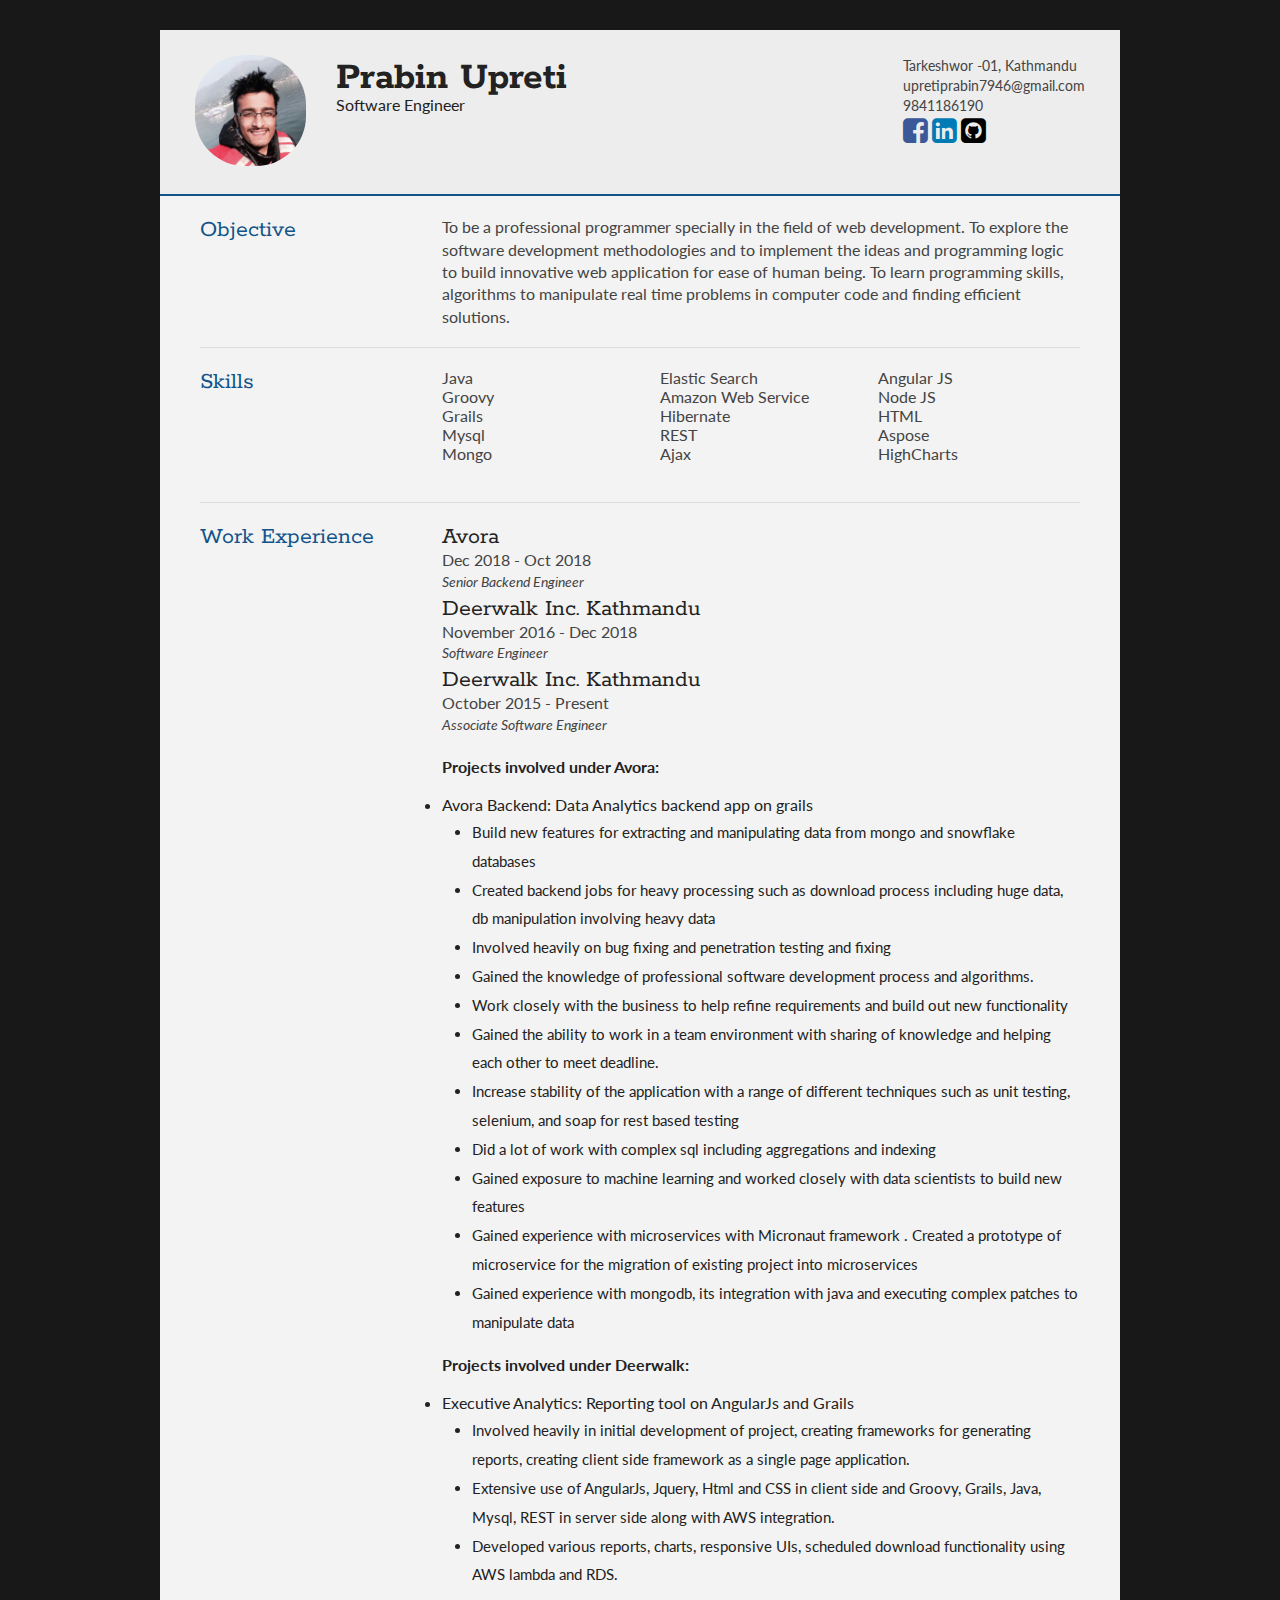
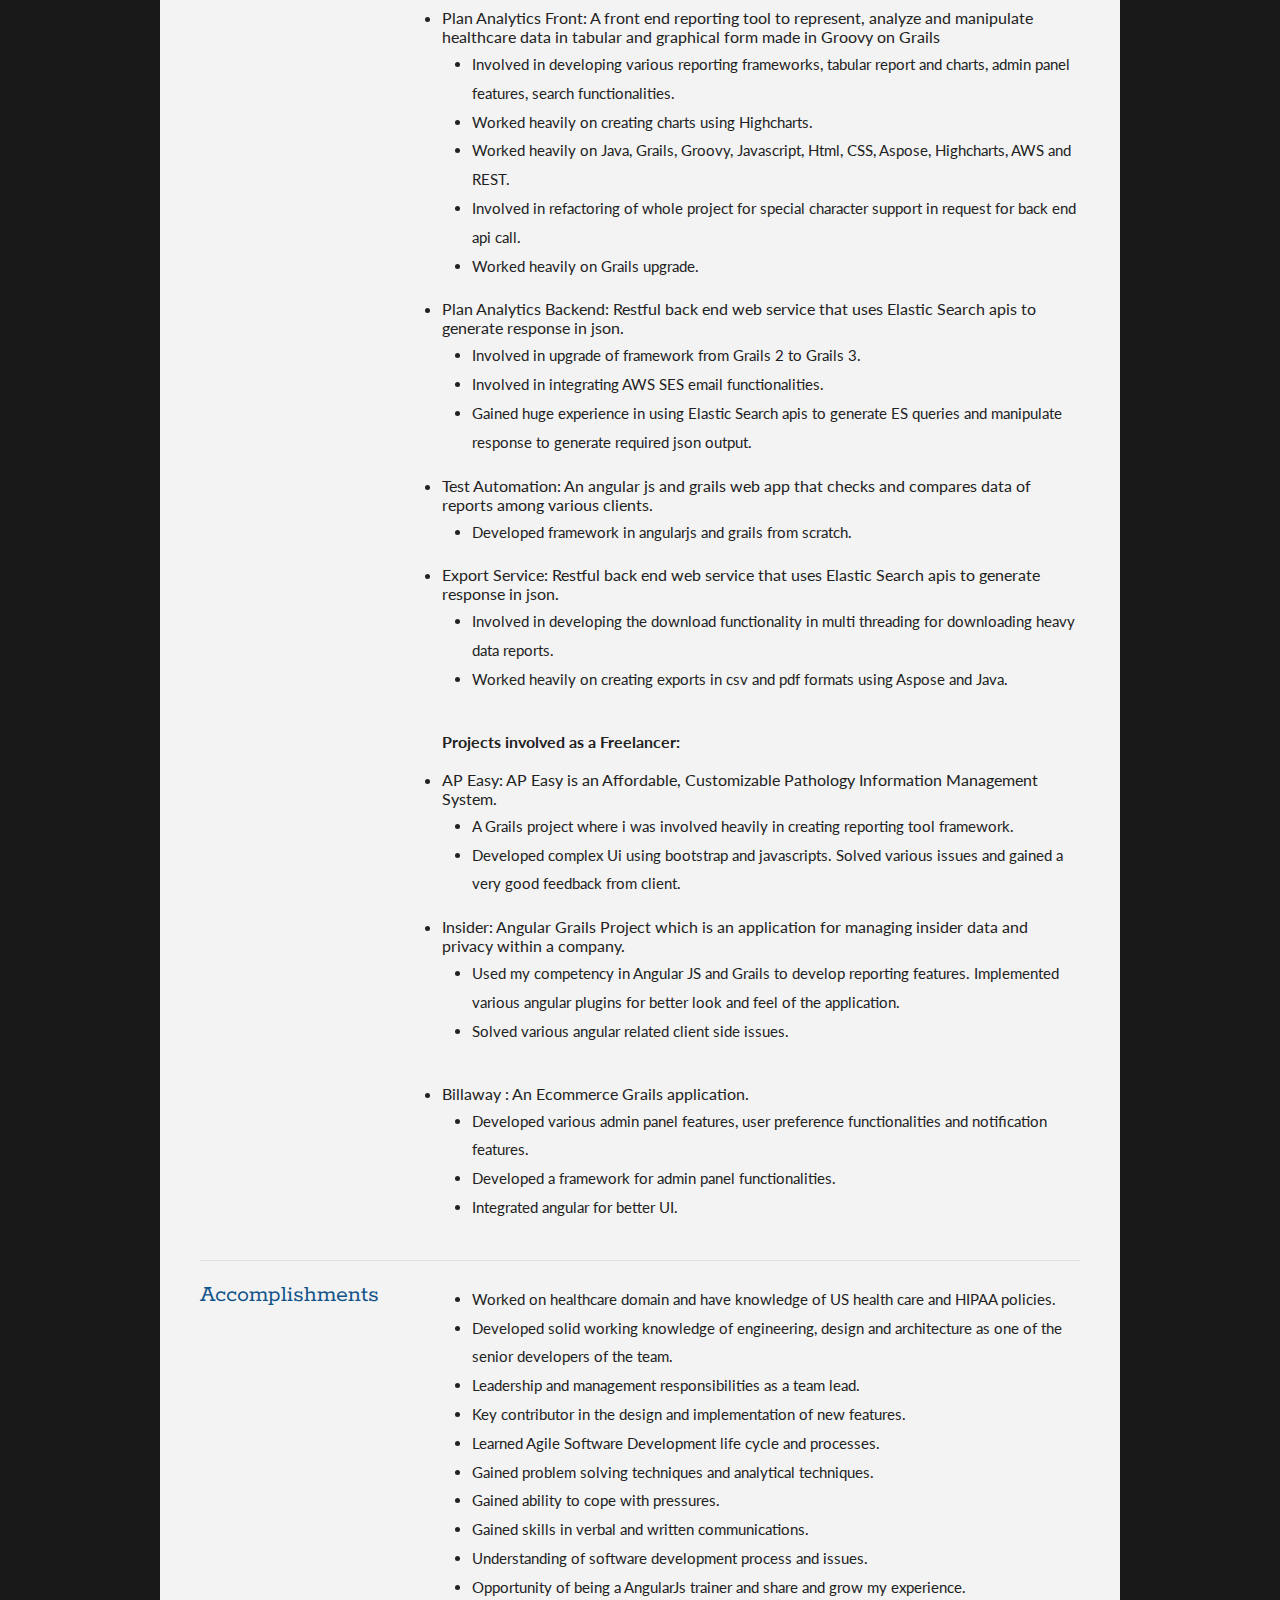
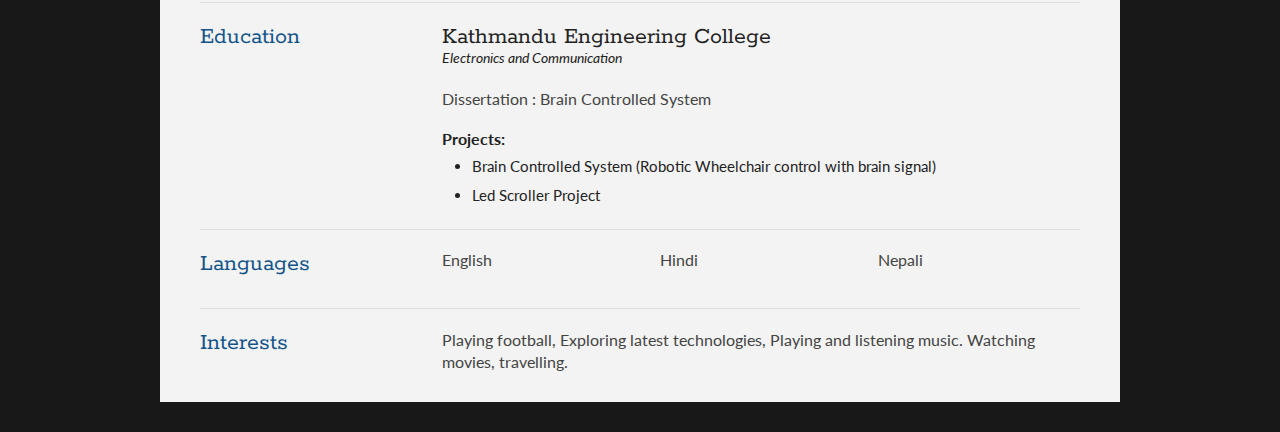
==== commit 0838857b: "correction" ====
--- a/index.html
+++ b/index.html
@@ -125,7 +125,7 @@
 					<article>
 						<h3 style="font-weight: bold;">Projects involved under Avora:</h3>
 						<br/>
-						<ul><li><h4>Avora Backend4: Data Analytics backend app on grails</h4></li></ul>
+						<ul><li><h4>Avora Backend: Data Analytics backend app on grails</h4></li></ul>
 						<div class="response">
 							<div class="padL30T4">
 								<ul>
@@ -252,52 +252,7 @@
 					</article>
 
 					</br>
-		<article>
-						<h3 style="font-weight: bold;">Projects involved under Avora:</h3>
-						<br/>
-						<ul><li><h4>Avora Backend: Data Analytics backend app on grails </h4></li></ul>
-						<div class="response">
-							<div class="padL30T4">
-								<ul>
-									<li>Build new features for extracting and manipulating data from mongo and snowflake
-									databases
-									</li>
-									<li> Created backend jobs for heavy processing such as download process including huge data, db manipulation involving heavy data
-									</li>
-									<li>
-										Involved heavily on bug fixing and penetration testing and fixing
-									</li>
-									<li>
-										Gained the knowledge of professional software development process and algorithms.
-									</li>
-									<li>
-										Work closely with the business to help refine requirements and build out new functionality
-									</li>
-									<li>
-										Gained the ability to work in a team environment with sharing of knowledge and helping each other to meet deadline.
-									</li>
-									<li>
-										Increase stability of the application with a range of different techniques such as unit testing, selenium, and soap for rest based testing
-									</li>
-									<li> 
-										Did a lot of work with complex sql including aggregations and indexing
-									</li>
-									<li> 
-										Gained exposure to machine learning and worked closely with data scientists to build new features
-									</li>
-									<li> 
-										Gained experience with microservices with Micronaut framework . Created a prototype of microservice for the migration of existing project into microservices
-									</li>
-									<li> 
-										Gained experience with mongodb, its integration with java and executing complex patches to manipulate data
-									</li>
-								</ul>
-							</div>
-						</div>
-					</article>
-
-					</br>
-				
+					
 				<article>
 						<h3 style="font-weight: bold;">Projects involved as a Freelancer:</h3>
 						<br/>
